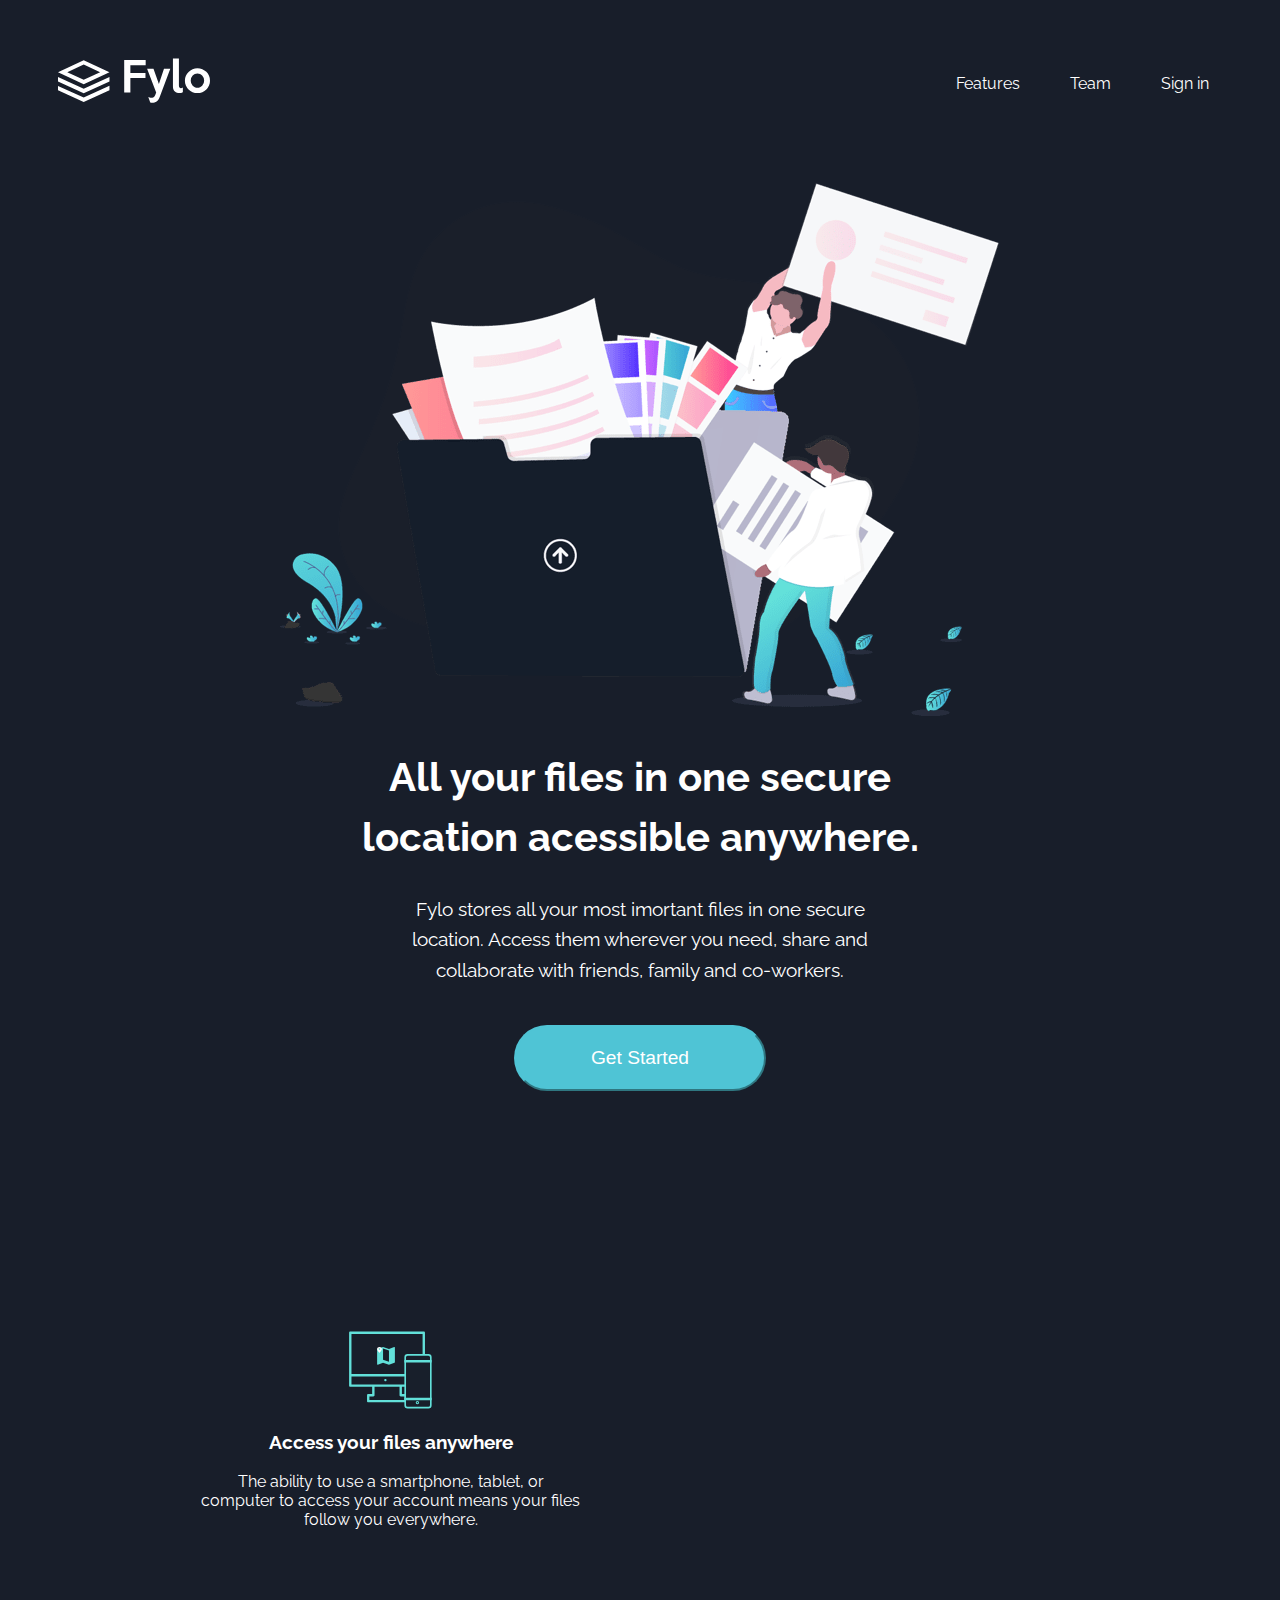
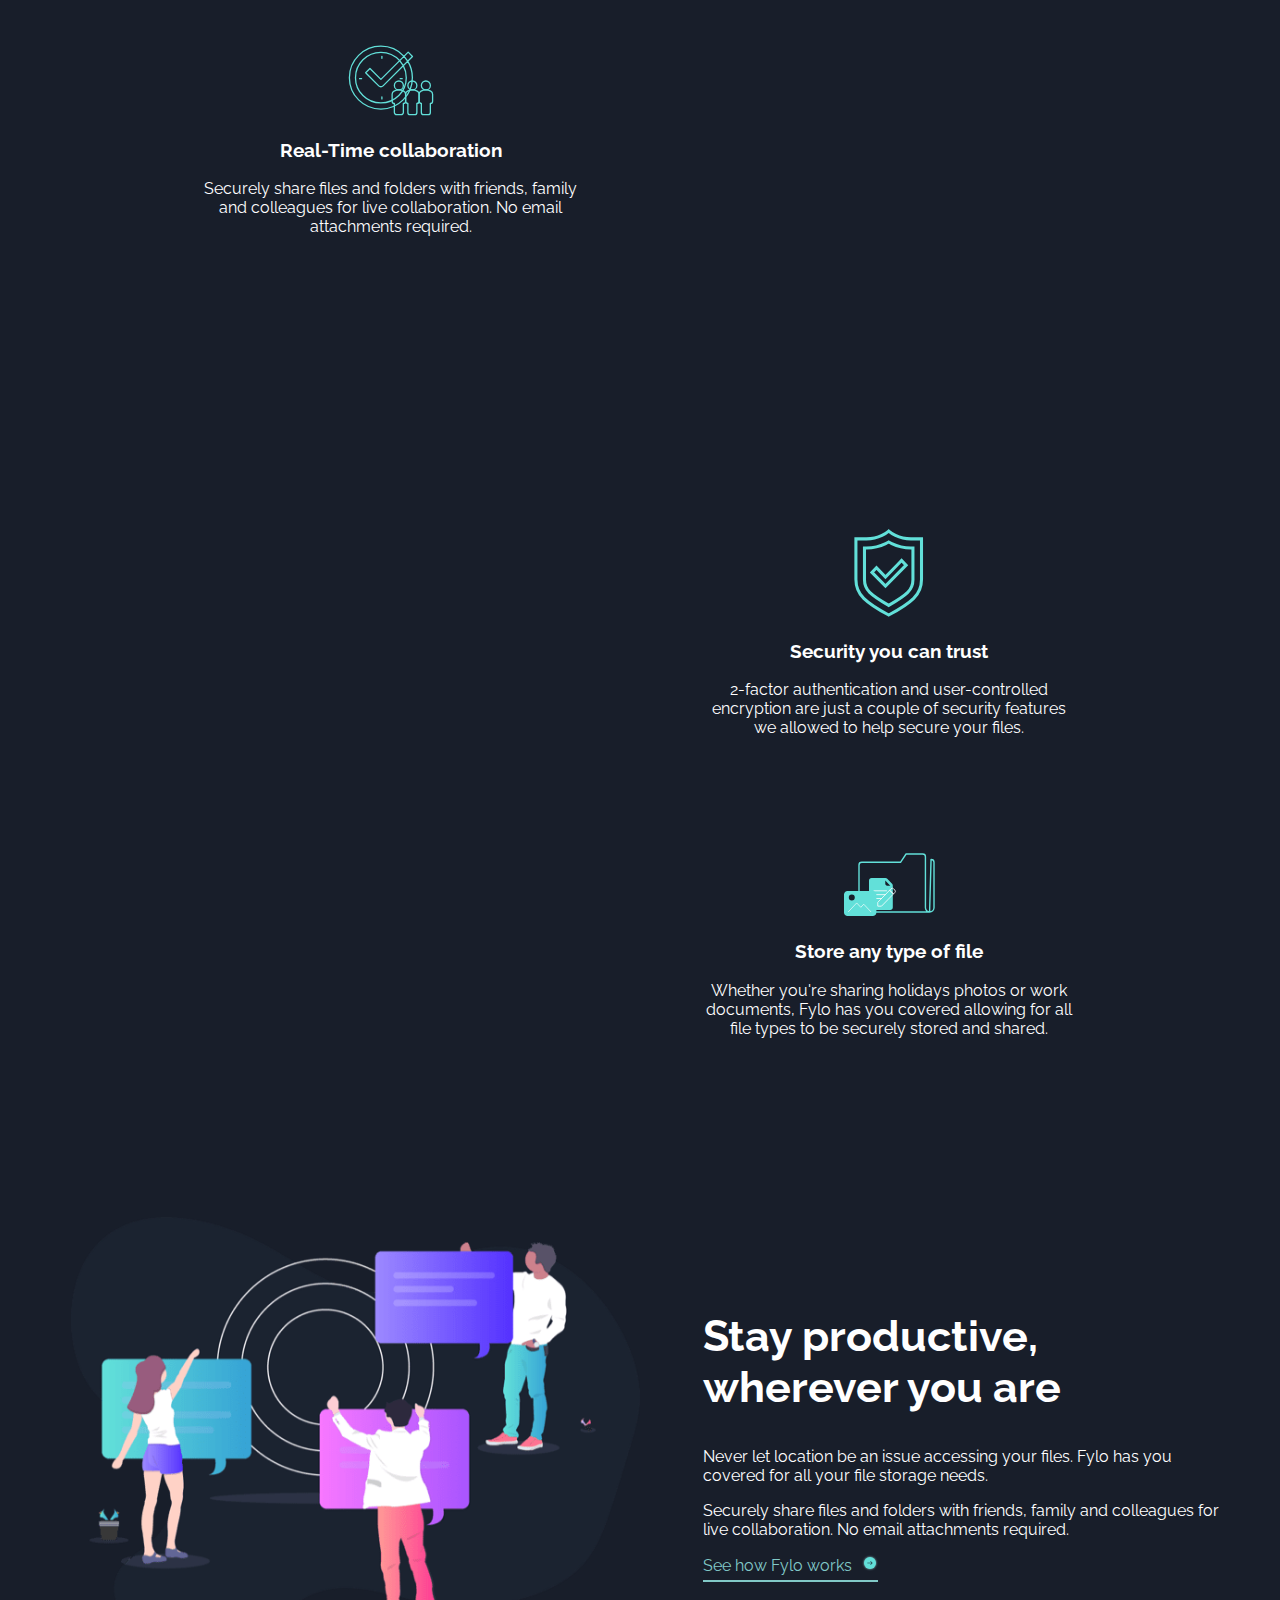
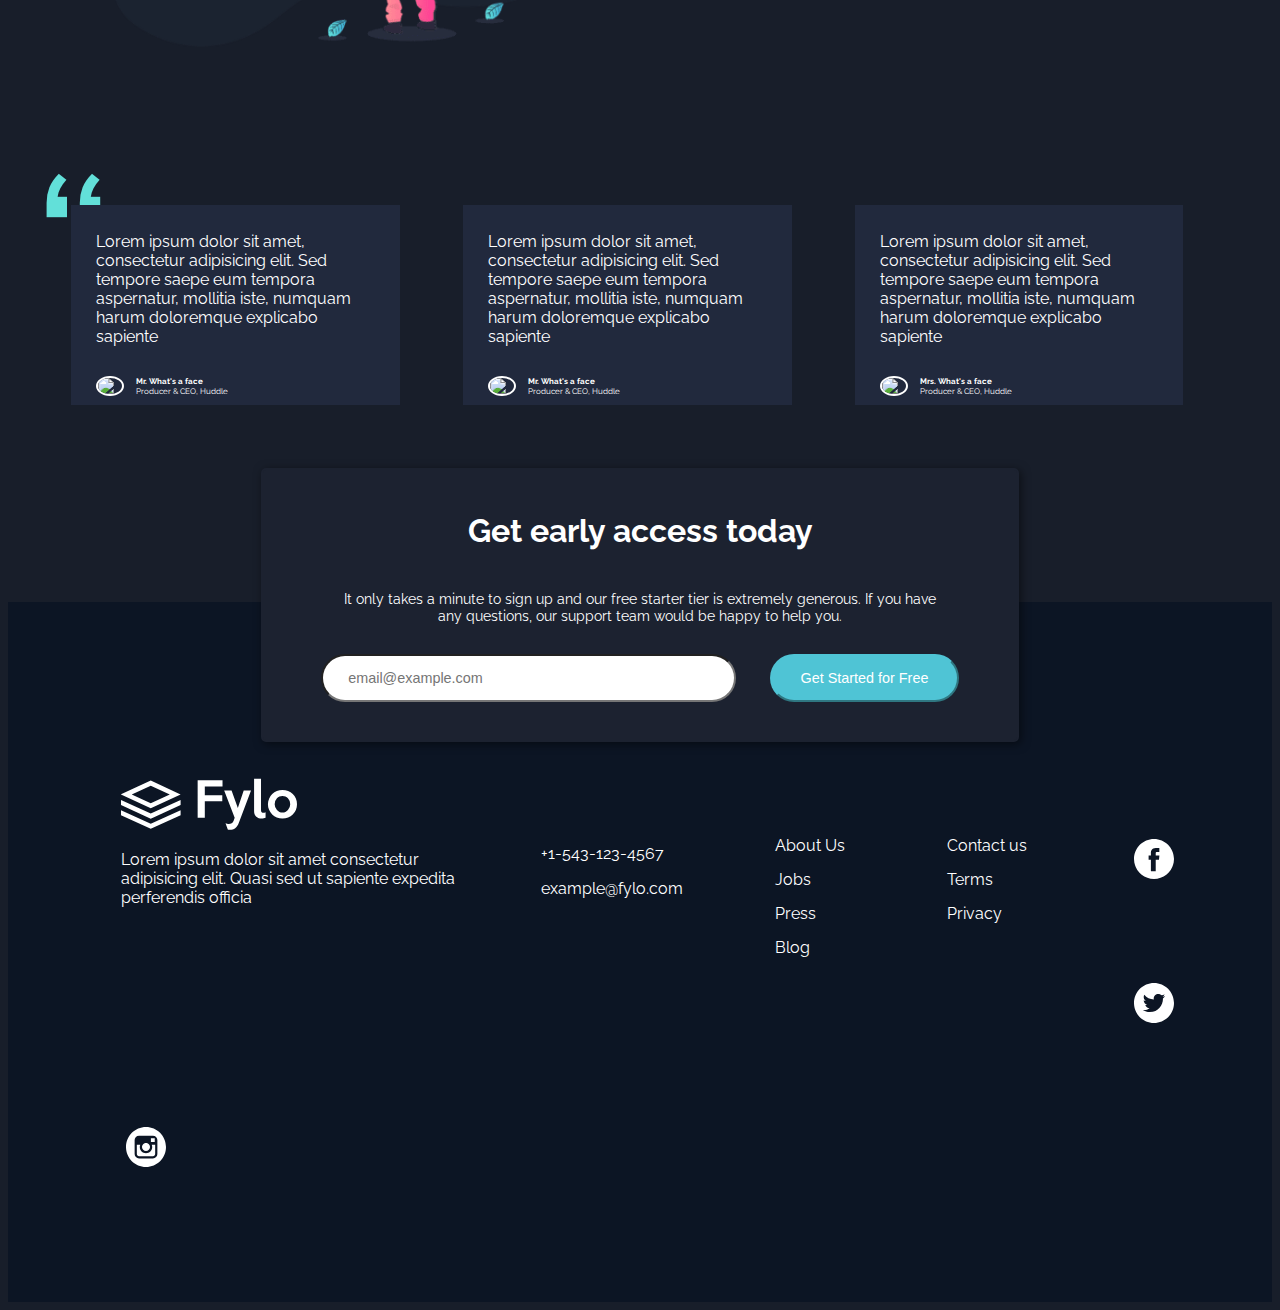
==== index.html @ 4182c12e "ver1.0" ====
<!DOCTYPE html>
<html lang="en">
<head>
    <meta charset="UTF-8">
    <meta name="viewport" content="width=device-width, initial-scale=1.0">
    <meta http-equiv="X-UA-Compatible" content="ie=edge">
    <link href="https://fonts.googleapis.com/css?family=Open+Sans:400,700" rel="stylesheet">
    <link href="https://fonts.googleapis.com/css?family=Raleway:400,700" rel="stylesheet">
    <link rel="stylesheet" href="index.css">
    <title>Landing Page</title>
</head>
<body>
    <header id="top">
        <img class="logo" src="images/logo.svg" alt="Fylo Logo">
        <nav class="nav-header">
            <ul>
                <li><a href="#">Features</a></li>
                <li><a href="#">Team</a></li>
                <li><a href="#">Sign in</a></li>
            </ul>
        </nav>
    </header>
    <main>
        <section class="illustration">
            <img src="images/illustration-intro.png">
            <h1>All your files in one secure location acessible anywhere.</h1>
            <p>Fylo stores all your most imortant files in one secure location. Access them wherever you need, share and collaborate with friends, family and co-workers.</p>
            <form method="GET">
                <button class="start-button"type="button" ><a href="#">Get Started</a></button>
            </form>
        </section>
        <div>
            <section class="objective">
                <div class="objective-left group">
                    <img src="images/icon-access-anywhere.svg" alt="Access">
                    <h3>Access your files anywhere</h3>
                    <p>The ability to use a smartphone, tablet, or computer to access your account means your files follow you everywhere.</p>
                    <img src="images/icon-collaboration.svg" alt="Access">
                    <h3>Real-Time collaboration</h3>
                    <p>Securely share files and folders with friends, family and colleagues for live collaboration. No email attachments required.</p>
                </div>
                <div class="objective-right group">
                    <img src="images/icon-security.svg" alt="Access">
                    <h3>Security you can trust</h3>
                    <p>2-factor authentication and user-controlled encryption are just a couple of security features we allowed to help secure your files.</p>
                    <img src="images/icon-any-file.svg" alt="Access">
                    <h3>Store any type of file</h3>
                    <p>Whether you're sharing holidays photos or work documents, Fylo has you covered allowing for all file types to be securely stored and shared.</p>
                </di>
            </section>

            <section class="productive group">
                <img class="logo-productive" src="images/illustration-stay-productive.png">
                <div class="text-productive">
                    <h2>Stay productive, wherever you are</h2>
                    <p>Never let location be an issue accessing your files. Fylo has you covered for all your file storage needs.</p>
                    <p>Securely share files and folders with friends, family and colleagues for live collaboration. No email attachments required.</p>
                    <a href="#">See how Fylo works</a>
                </div>
            </section>

            <section class="testimonials group">
                <img class="bg-quote" src="images/bg-quotes.png">
                <article class="testimonial1">
                        <p class="text-testimonial">Lorem ipsum dolor sit amet, consectetur adipisicing elit. Sed tempore saepe eum tempora aspernatur, mollitia iste, numquam harum doloremque explicabo sapiente </p>
                        <img class="face" src="images/Profile-1.jpg">
                        <h6>Mr. What's a face</h6>
                        <p class="job">Producer &amp; CEO, Huddle</p>
                </article>

                <article class="testimonial2">
                    <p class="text-testimonial">Lorem ipsum dolor sit amet, consectetur adipisicing elit. Sed tempore saepe eum tempora aspernatur, mollitia iste, numquam harum doloremque explicabo sapiente </p>
                    <img class="face" src="images/Profile-2.jpg">
                    <h6>Mr. What's a face</h6>
                    <p class="job">Producer &amp; CEO, Huddle</p>
                </article>

                <article class="testimonial3">
                    <p class="text-testimonial">Lorem ipsum dolor sit amet, consectetur adipisicing elit. Sed tempore saepe eum tempora aspernatur, mollitia iste, numquam harum doloremque explicabo sapiente </p>
                    <img class="face" src="images/Profile-3.jpg">
                    <h6>Mrs. What's a face</h6>
                    <p class="job">Producer &amp; CEO, Huddle</p>
                </article>
            </section>
        </div>
    </main>
    <aside class="early-access group">
        <h2>Get early access today</h2>
        <p>It only takes a minute to sign up and our free starter tier is extremely generous. If you have any questions, our support team would be happy to help you.</p>
        <form>
            <input class="email" type="email" placeholder="email@example.com">
            <button class="email-button"type="button"><a href="#">Get Started for Free</a></button>
        </form>
    </aside>

    <footer class="main-footer group">
        <div class="branch">
            <img class="footer-logo" src="images/logo.svg" alt="Fylo logo">
            <p class="location">Lorem ipsum dolor sit amet consectetur adipisicing elit. Quasi sed ut sapiente expedita perferendis officia</p>
        </div>
        <div class="contact" >  
            <p class="phone">+1-543-123-4567</p>
            <p><a href="mailto:example@fylo.com">example@fylo.com</a></p>
        </div>
        <table class="nav-footer">
            <tr>
                <td><a href="#">About Us</a></td>
                <td><a href="#">Contact us</a></td>
            </tr>
            <tr>
                <td><a href="#">Jobs</a></td>
                <td><a href="#">Terms</a></td>
            </tr>
            <tr>
                <td><a href="#">Press</a></td>
                <td><a href="#">Privacy</a></td>
            </tr>
            <tr>
                <td><a>Blog</a></td>
            </tr>
        </table>
        <div class="social">
            <ul>
                <li><a href="http://www.facebook.com" target="_blank"><img src="images/fb.svg" class="style"></a></li>
                <li><a href="http://www.twitter.com" target="_blank"><img src="images/tw.svg" class="style"></a></li>
                <li><a href="http://www.instagram.com" target="_blank"><img src="images/ig.svg" class="style"></a></li>
            </ul>
    </footer>
</body>
</html>
---- index.css ----
/* font-family: 'Open Sans', sans-serif;*/

/* ------ Base Selectors ------ */

*{
    box-sizing: border-box;
}

body{
    color: #fff;
    background-color:#181e2a;
    /* background-image: url(images/bg-curvy-desktop.svg); */
    /* background-size: 100%;
    background-repeat: no-repeat;
    background-position-y: 23%; */
    font-family: 'Raleway', sans-serif;
    font-size: 1em;
}

h1{
    text-align: center;
    font-size: 2.5em;
    padding: 0 20%;
    line-height: 1.5em;
    font-weight: 700;
}

h2{
    font-size: 2.7em;
    padding: 0 20% 0 0;
}

a{
    text-decoration: none;
    color: #fff;
}


/* ------ Classes ------ */
.logo{
    width: 12%;
    margin: 50px;
}

.nav-header{
    float: right;
    display: block;
    margin: 2% 3% 0 5%;
}

.nav-header li{
    float: left;
    list-style: none;
    padding: 25px;
    font-size: 1em;
}

.illustration{
    text-align: center;
    margin: 2% 10% 0 10%;
}

.illustration p{
    font-size: 1.2em;
    padding: 0 25%;
    line-height: 1.6em;
}

.start-button{
    font-size: 1.2em; 
    color: white;
    width: 25%;
    margin-top: 20px;
    padding: 20px;
    background-color: #4fc4d5;
    border-color: #4fc4d5;
    border-radius: 50px;
}

.objective{
    text-align: center;
}

.objective p{
    padding-bottom: 100px;
}
.objective-left{
    float: left;
    width: 40%;
    font-size: 1em;
    padding: 5%;
    margin: 50px  0 0 130px;
}

.objective-right{
    float: right;
    width: 40%;
    font-size: 1em;
    padding: 5%;
    margin: 50px  130px 0 0;
}

.logo-productive{
    float: left;
    width: 45%;
    margin: 0 0 0 5%; 
}

.text-productive{
    float: right;
    width: 45%;
    margin: 2.5% 2% 0 0; 
    padding: 2%;
    font-size: 1em;
}

.productive{
    margin: 10% 0;
}

.productive a{
    color: #81c9c7;
    padding-bottom: 5px;
    border-bottom: 2px solid;
}

.productive a::after{
    content: url(images/icon-arrow.svg);
    margin-left: 10px;
    width: 16px;
}

.bg-quote{
    position: relative;
    z-index: 1;
    right: 90%;
    bottom: 99%;
}

.testimonial1, 
.testimonial2,
.testimonial3{
    float: left;
    position: relative;
    z-index: 2;
    width: 26%;
    height: 200px;
    margin: 2.5% 0 0 5%;
    text-align: left;
    font-size: 1em;
    background-color: #21293d;
    padding: 2%;
}

.text-testimonial{
    float: left;
    margin: 2px 0 30px 0;
}

.testimonials h6,
.testimonials .job{
    padding-left: 40px;
    margin: 0;
    font-size: 0.5em;
}

.face{
    float: left;
    width: 10%;
    border: 2px solid white;
    border-radius: 50%;
}

.early-access{
    margin: 5% 20% 0 20%;
    position: relative;
    top: 90%;
    background-color: #1c2230;
    border: 2px solid #1c2230;
    border-radius: 5px;
    box-shadow: 2px 2px 10px rgba(0,0,0, .5);
    text-align: center;
}

.early-access h2{
    text-align: center;
    font-size: 2em;
    padding: 2% 10%;
}

.early-access p{
    padding : 0 10% 2% 10%;
    font-size: 0.9em;
}

.email{
    width: 55%;
    height: 48px;
    font-size: 0.9em;
    color: lightgrey;
    border-radius: 50px;
    padding: 0 25px;
    margin-bottom: 5%; 
}

.email-button{
    width: 25%;
    height: 48px;
    margin-left: 30px;
    font-size: 0.9em;
    color: #fff;
    background-color: #4fc4d5;
    border-color: #4fc4d5;
    border-radius: 50px;
}

.main-footer{
    margin-top: -140px;
    padding: 10% 5%;
    background-color: #0c1524;
}

.branch{
    float: left;
    width: 400px;
    padding: 0 30px;
    font-size: 1em;
    margin: 50px  50px 0 20px;
}

.contact{
    float: left;
    height: 100px;
    margin-top: 100px; 
}

.nav-footer{
    float: left;
    margin: 100px 40px 0 40px; 
    line-height: 2em;
}

.nav-footer td{
    padding: 0 50px;
}

.social li{
    float: left;
    list-style: none;
    margin-top: 90px;
    margin-left: 10px;
    padding: 5px;
}

.style{
    width: 40px;
}

/* ------ Float Clearfix ------ */
.group:after{
    content: "";
    display: table;
    clear: both;
}

/* ------ Style ------ */
.nav-header a:hover,
.nav-footer a:hover{
    color: #4fc4d5;
}

.style:hover{
    filter: invert(0.4) sepia(1) saturate(4) hue-rotate(151.2deg) brightness(1.09);
}
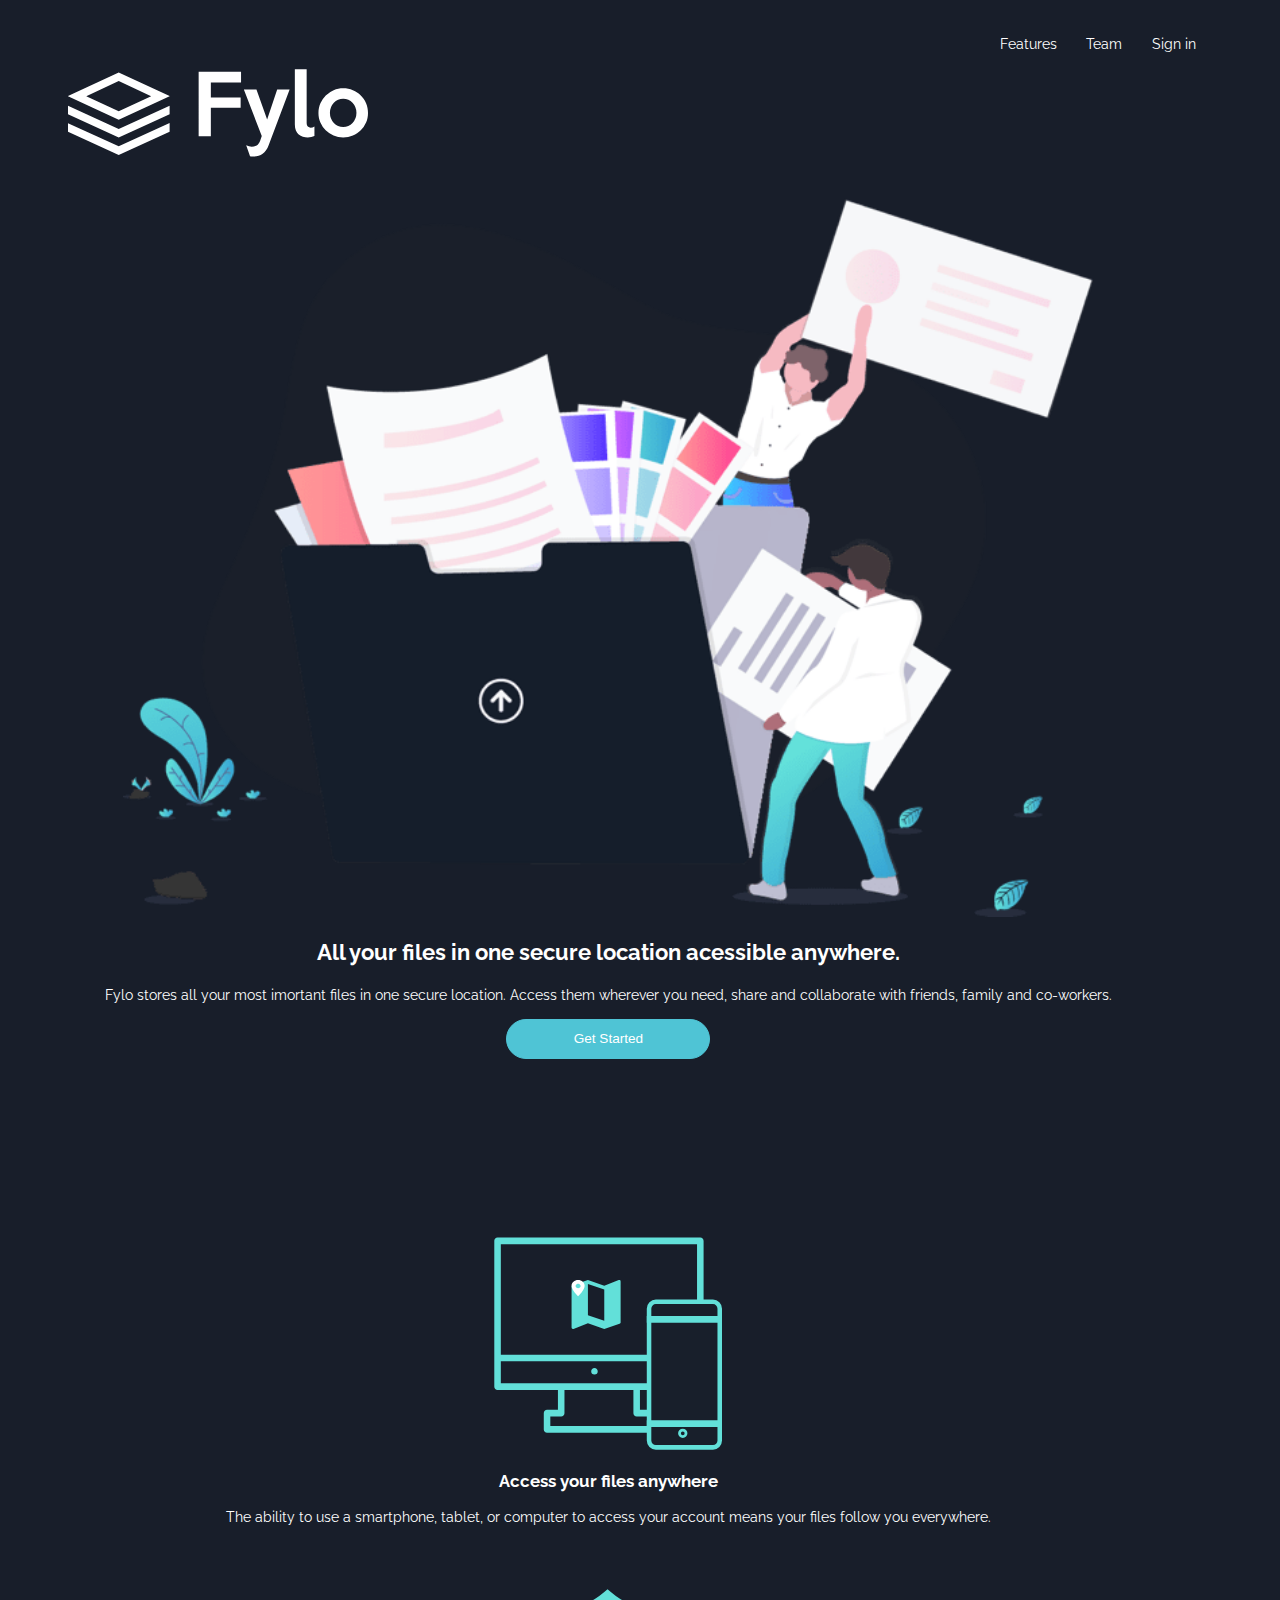
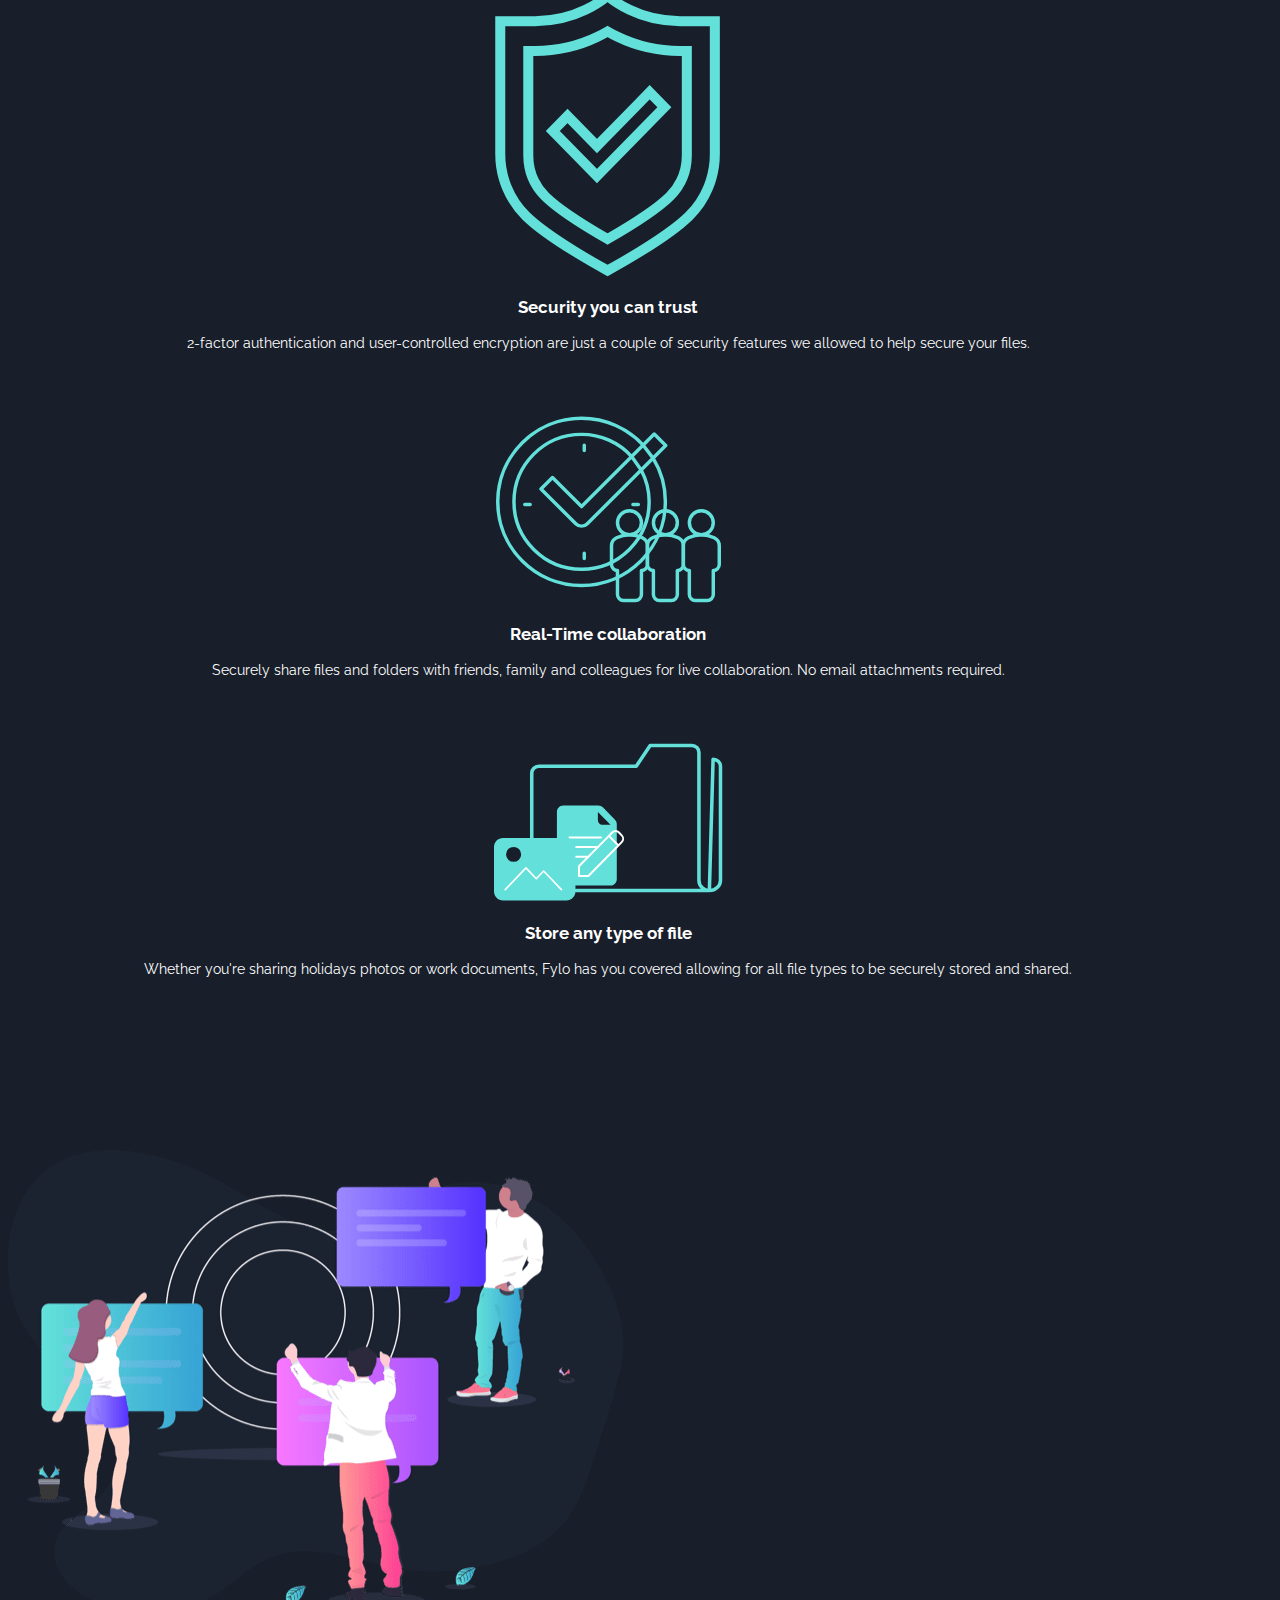
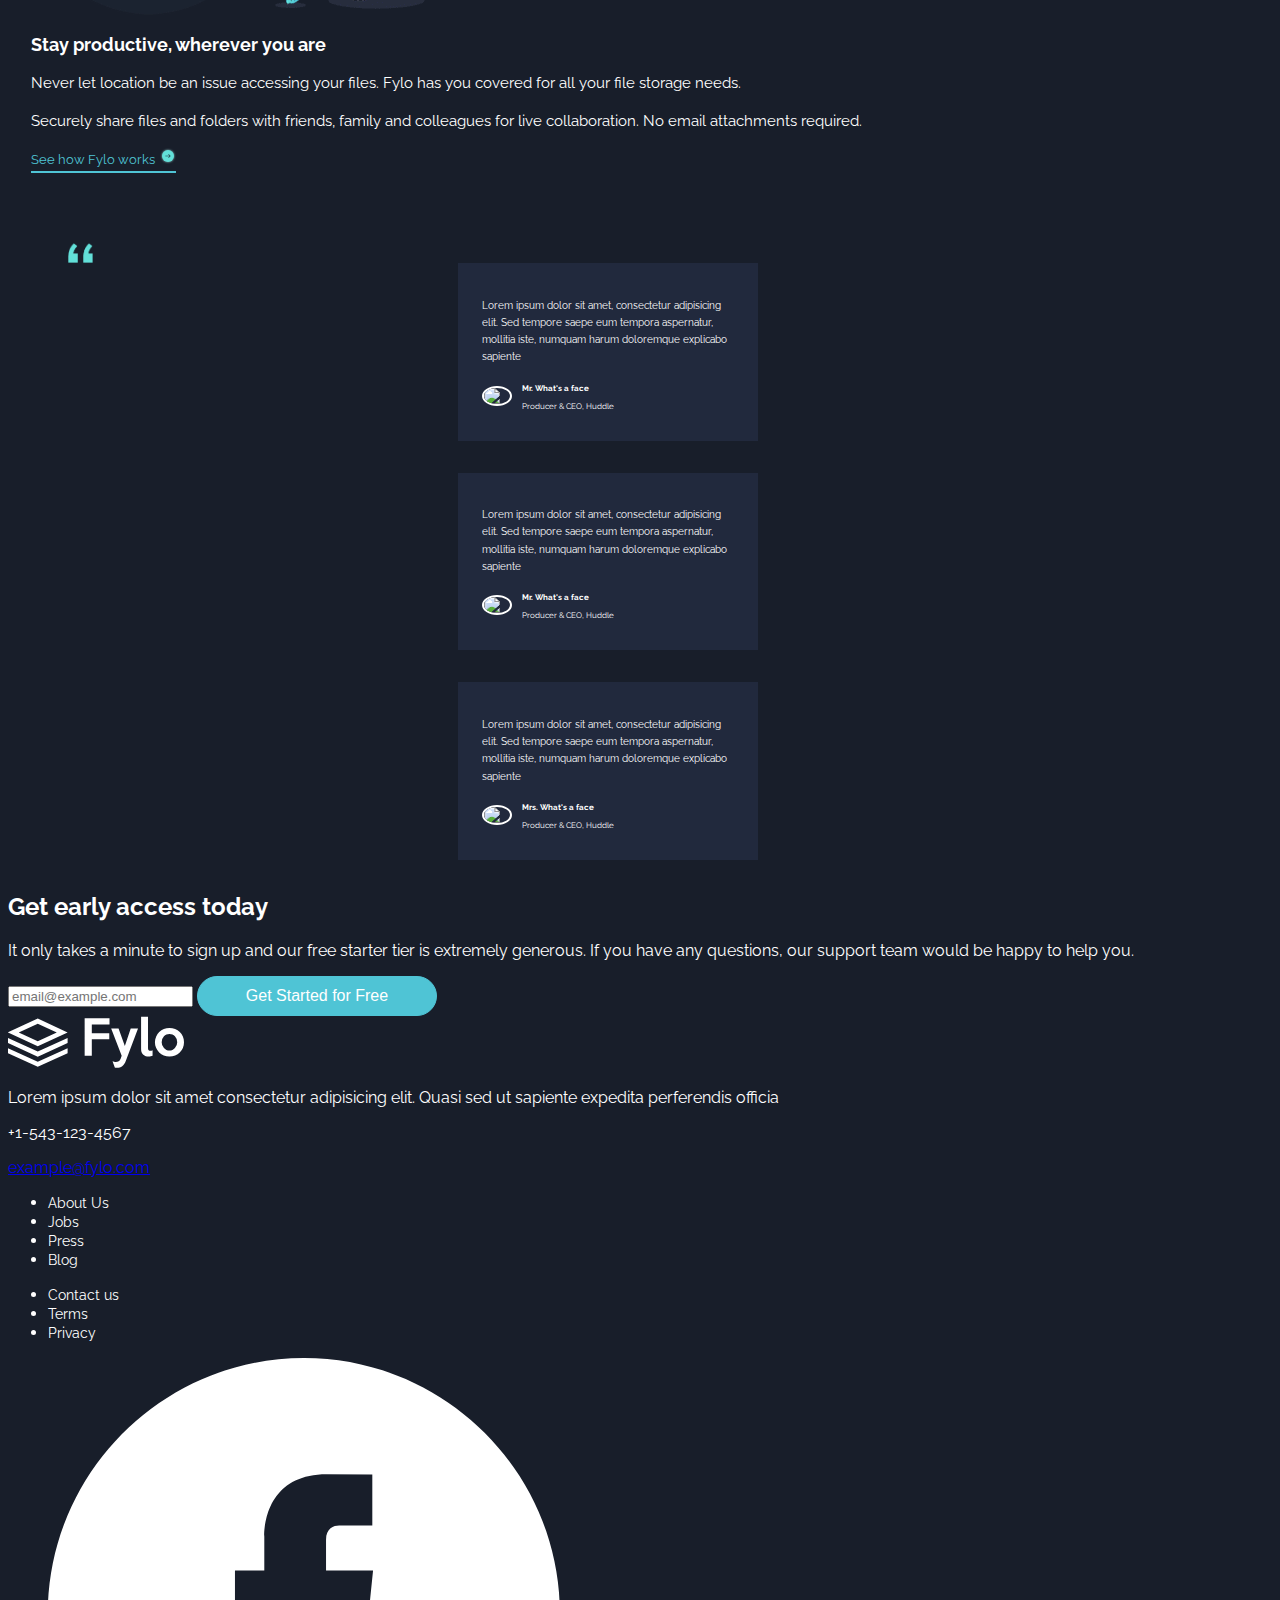
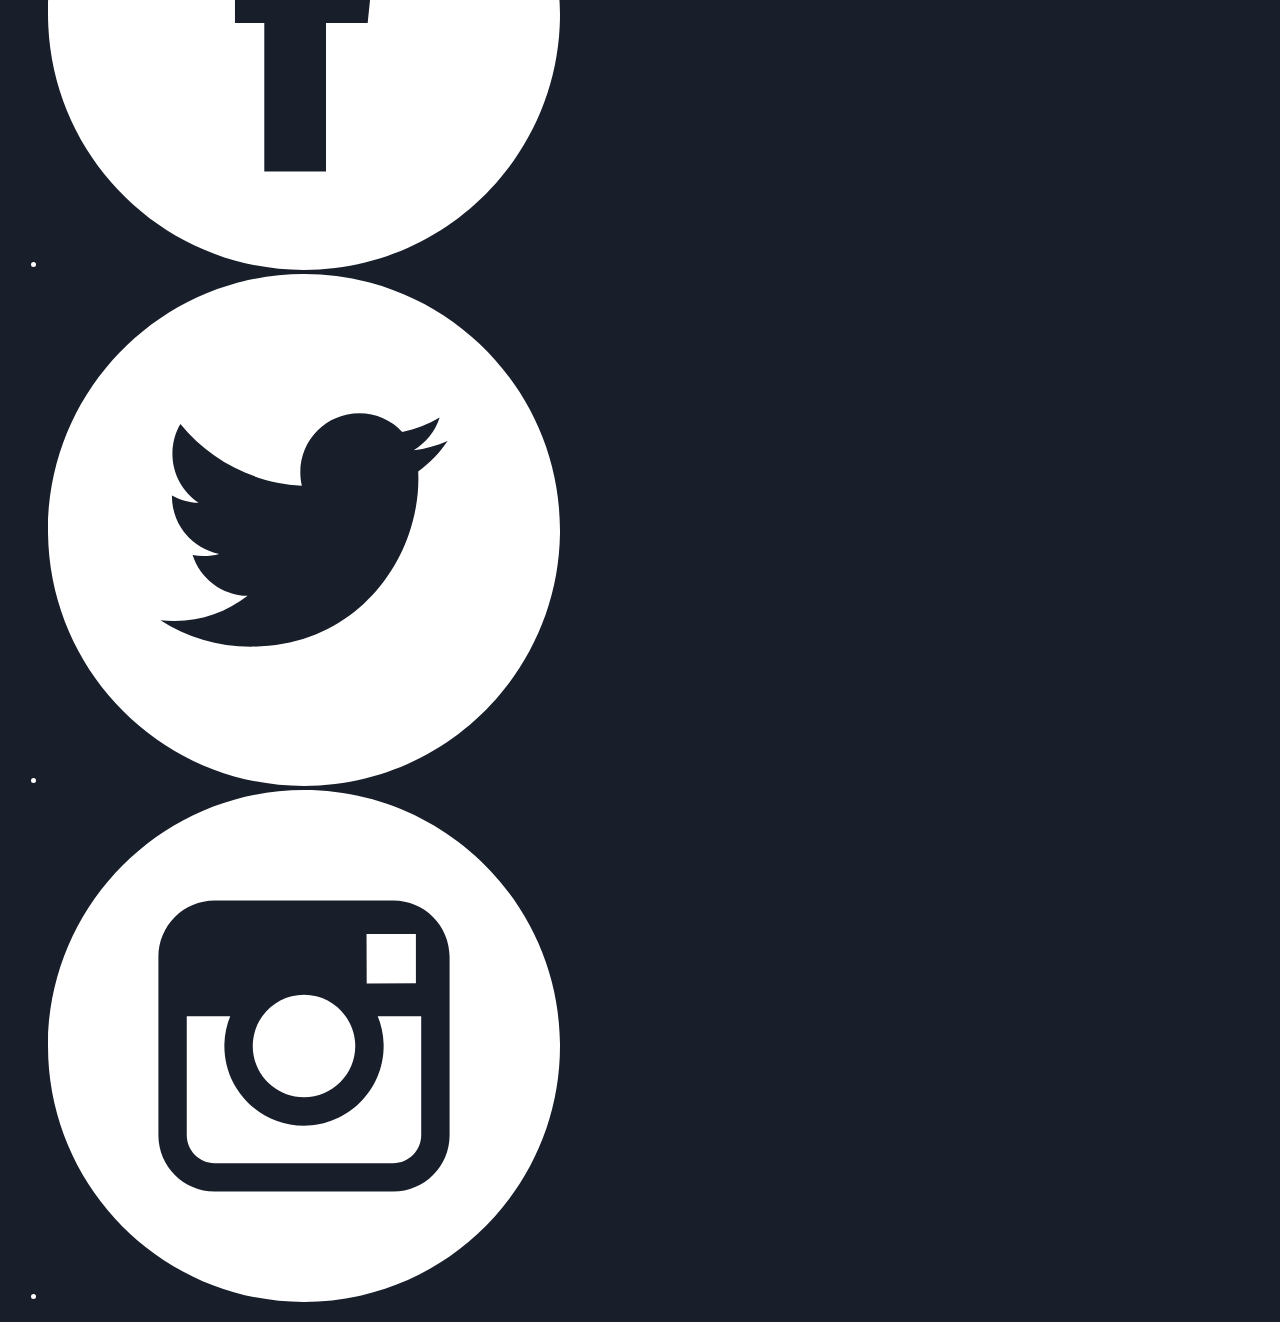
==== commit 5e90bf02: "updated ver1.1" ====
--- a/index.html
+++ b/index.html
@@ -10,121 +10,128 @@
     <title>Landing Page</title>
 </head>
 <body>
-    <header id="top">
-        <img class="logo" src="images/logo.svg" alt="Fylo Logo">
-        <nav class="nav-header">
-            <ul>
-                <li><a href="#">Features</a></li>
-                <li><a href="#">Team</a></li>
-                <li><a href="#">Sign in</a></li>
-            </ul>
-        </nav>
-    </header>
-    <main>
-        <section class="illustration">
-            <img src="images/illustration-intro.png">
-            <h1>All your files in one secure location acessible anywhere.</h1>
-            <p>Fylo stores all your most imortant files in one secure location. Access them wherever you need, share and collaborate with friends, family and co-workers.</p>
-            <form method="GET">
-                <button class="start-button"type="button" ><a href="#">Get Started</a></button>
-            </form>
-        </section>
-        <div>
-            <section class="objective">
-                <div class="objective-left group">
-                    <img src="images/icon-access-anywhere.svg" alt="Access">
-                    <h3>Access your files anywhere</h3>
-                    <p>The ability to use a smartphone, tablet, or computer to access your account means your files follow you everywhere.</p>
-                    <img src="images/icon-collaboration.svg" alt="Access">
-                    <h3>Real-Time collaboration</h3>
-                    <p>Securely share files and folders with friends, family and colleagues for live collaboration. No email attachments required.</p>
-                </div>
-                <div class="objective-right group">
-                    <img src="images/icon-security.svg" alt="Access">
-                    <h3>Security you can trust</h3>
-                    <p>2-factor authentication and user-controlled encryption are just a couple of security features we allowed to help secure your files.</p>
-                    <img src="images/icon-any-file.svg" alt="Access">
-                    <h3>Store any type of file</h3>
-                    <p>Whether you're sharing holidays photos or work documents, Fylo has you covered allowing for all file types to be securely stored and shared.</p>
-                </di>
+    <div class="wrapper">
+        <header class="main-header">
+            <img class="logo" src="images/logo.svg" alt="Fylo Logo">
+            <nav class="nav-header">
+                <ul>
+                    <li><a href="#">Features</a></li>
+                    <li><a href="#">Team</a></li>
+                    <li><a href="#">Sign in</a></li>
+                </ul>
+            </nav>
+        </header>
+        <main>
+            <section class="illustration">
+                <img class="logo-illustration" src="images/illustration-intro.png">
+                <h1>All your files in one secure location acessible anywhere.</h1>
+                <p>Fylo stores all your most imortant files in one secure location. Access them wherever you need, share and collaborate with friends, family and co-workers.</p>
+                <form method="GET">
+                    <button class="button" type="button" ><a href="#">Get Started</a></button>
+                </form>
             </section>
+            <div>
+                <section class="objective">
+                    <div class="objective-left group">
+                        <img class ="icon" src="images/icon-access-anywhere.svg" alt="Access">
+                        <h3>Access your files anywhere</h3>
+                        <p>The ability to use a smartphone, tablet, or computer to access your account means your files follow you everywhere.</p>
+                        <img class ="icon" src="images/icon-security.svg" alt="Access">
+                        <h3>Security you can trust</h3>
+                        <p>2-factor authentication and user-controlled encryption are just a couple of security features we allowed to help secure your files.</p>
+                        
+                    </div>
+                    <div class="objective-right group">
+                        <img class ="icon" src="images/icon-collaboration.svg" alt="Access">
+                        <h3>Real-Time collaboration</h3>
+                        <p>Securely share files and folders with friends, family and colleagues for live collaboration. No email attachments required.</p>
+                        <img class ="icon" src="images/icon-any-file.svg" alt="Access">
+                        <h3>Store any type of file</h3>
+                        <p>Whether you're sharing holidays photos or work documents, Fylo has you covered allowing for all file types to be securely stored and shared.</p>
+                    </div>
+                </section>
 
-            <section class="productive group">
-                <img class="logo-productive" src="images/illustration-stay-productive.png">
-                <div class="text-productive">
-                    <h2>Stay productive, wherever you are</h2>
-                    <p>Never let location be an issue accessing your files. Fylo has you covered for all your file storage needs.</p>
-                    <p>Securely share files and folders with friends, family and colleagues for live collaboration. No email attachments required.</p>
-                    <a href="#">See how Fylo works</a>
-                </div>
-            </section>
+                <section class="productive">
+                    <div class="logo-productive">
+                        <img src="images/illustration-stay-productive.png">
+                    </div>
+                    <div class="text-productive">
+                        <h2>Stay productive, wherever you are</h2>
+                        <p>Never let location be an issue accessing your files. Fylo has you covered for all your file storage needs.</p>
+                        <p>Securely share files and folders with friends, family and colleagues for live collaboration. No email attachments required.</p>
+                        <a href="#">See how Fylo works</a>
+                    </div>
+                </section>
 
-            <section class="testimonials group">
-                <img class="bg-quote" src="images/bg-quotes.png">
-                <article class="testimonial1">
+                <section class="testimonials group">
+                    <img class="bg-quote" src="images/bg-quotes.png">
+                    <article class="testimonial">
                         <p class="text-testimonial">Lorem ipsum dolor sit amet, consectetur adipisicing elit. Sed tempore saepe eum tempora aspernatur, mollitia iste, numquam harum doloremque explicabo sapiente </p>
                         <img class="face" src="images/Profile-1.jpg">
-                        <h6>Mr. What's a face</h6>
-                        <p class="job">Producer &amp; CEO, Huddle</p>
-                </article>
+                        <div class="job">
+                            <h5>Mr. What's a face</h5>
+                            <p>Producer &amp; CEO, Huddle</p>
+                        </div>
+                    </article>
 
-                <article class="testimonial2">
-                    <p class="text-testimonial">Lorem ipsum dolor sit amet, consectetur adipisicing elit. Sed tempore saepe eum tempora aspernatur, mollitia iste, numquam harum doloremque explicabo sapiente </p>
-                    <img class="face" src="images/Profile-2.jpg">
-                    <h6>Mr. What's a face</h6>
-                    <p class="job">Producer &amp; CEO, Huddle</p>
-                </article>
+                    <article class="testimonial">
+                        <p class="text-testimonial">Lorem ipsum dolor sit amet, consectetur adipisicing elit. Sed tempore saepe eum tempora aspernatur, mollitia iste, numquam harum doloremque explicabo sapiente </p>
+                        <img class="face" src="images/Profile-2.jpg">
+                        <div class="job">
+                            <h5>Mr. What's a face</h5>
+                            <p>Producer &amp; CEO, Huddle</p>
+                        </div>
+                    </article>
 
-                <article class="testimonial3">
-                    <p class="text-testimonial">Lorem ipsum dolor sit amet, consectetur adipisicing elit. Sed tempore saepe eum tempora aspernatur, mollitia iste, numquam harum doloremque explicabo sapiente </p>
-                    <img class="face" src="images/Profile-3.jpg">
-                    <h6>Mrs. What's a face</h6>
-                    <p class="job">Producer &amp; CEO, Huddle</p>
-                </article>
-            </section>
-        </div>
-    </main>
-    <aside class="early-access group">
-        <h2>Get early access today</h2>
-        <p>It only takes a minute to sign up and our free starter tier is extremely generous. If you have any questions, our support team would be happy to help you.</p>
-        <form>
-            <input class="email" type="email" placeholder="email@example.com">
-            <button class="email-button"type="button"><a href="#">Get Started for Free</a></button>
-        </form>
-    </aside>
+                    <article class="testimonial">
+                        <p class="text-testimonial">Lorem ipsum dolor sit amet, consectetur adipisicing elit. Sed tempore saepe eum tempora aspernatur, mollitia iste, numquam harum doloremque explicabo sapiente </p>
+                        <img class="face" src="images/Profile-3.jpg">
+                        <div class="job">
+                            <h5>Mrs. What's a face</h5>
+                            <p>Producer &amp; CEO, Huddle</p>
+                        </div>
+                    </article>
+                </section>
+            </div>
+        </main>
+        <aside class="early-access group">
+            <h2>Get early access today</h2>
+            <p>It only takes a minute to sign up and our free starter tier is extremely generous. If you have any questions, our support team would be happy to help you.</p>
+            <form>
+                <input class="email" type="email" placeholder="email@example.com">
+                <button class="button"type="button"><a href="#">Get Started for Free</a></button>
+            </form>
+        </aside>
 
-    <footer class="main-footer group">
-        <div class="branch">
-            <img class="footer-logo" src="images/logo.svg" alt="Fylo logo">
-            <p class="location">Lorem ipsum dolor sit amet consectetur adipisicing elit. Quasi sed ut sapiente expedita perferendis officia</p>
-        </div>
-        <div class="contact" >  
-            <p class="phone">+1-543-123-4567</p>
-            <p><a href="mailto:example@fylo.com">example@fylo.com</a></p>
-        </div>
-        <table class="nav-footer">
-            <tr>
-                <td><a href="#">About Us</a></td>
-                <td><a href="#">Contact us</a></td>
-            </tr>
-            <tr>
-                <td><a href="#">Jobs</a></td>
-                <td><a href="#">Terms</a></td>
-            </tr>
-            <tr>
-                <td><a href="#">Press</a></td>
-                <td><a href="#">Privacy</a></td>
-            </tr>
-            <tr>
-                <td><a>Blog</a></td>
-            </tr>
-        </table>
-        <div class="social">
-            <ul>
-                <li><a href="http://www.facebook.com" target="_blank"><img src="images/fb.svg" class="style"></a></li>
-                <li><a href="http://www.twitter.com" target="_blank"><img src="images/tw.svg" class="style"></a></li>
-                <li><a href="http://www.instagram.com" target="_blank"><img src="images/ig.svg" class="style"></a></li>
-            </ul>
-    </footer>
+        <footer class="main-footer group">
+            <div class="branch">
+                <img class="footer-logo" src="images/logo.svg" alt="Fylo logo">
+                <p class="location">Lorem ipsum dolor sit amet consectetur adipisicing elit. Quasi sed ut sapiente expedita perferendis officia</p>
+            </div>
+            <div class="contact" >  
+                <p class="phone">+1-543-123-4567</p>
+                <p><a href="mailto:example@fylo.com">example@fylo.com</a></p>
+            </div>
+            <nav class="nav-footer">
+                <ul>
+                    <li><a href="#">About Us</a></li>
+                    <li><a href="#">Jobs</a></li>
+                    <li><a href="#">Press</a></li>
+                    <li><a>Blog</a></li>
+                </ul>
+                <ul>
+                    <li><a href="#">Contact us</a></li>
+                    <li><a href="#">Terms</a></li>
+                    <li><a href="#">Privacy</a></li>
+                </ul>
+            </nav>
+            <div class="social">
+                <ul>
+                    <li><a href="http://www.facebook.com" target="_blank"><img src="images/fb.svg" class="style"></a></li>
+                    <li><a href="http://www.twitter.com" target="_blank"><img src="images/tw.svg" class="style"></a></li>
+                    <li><a href="http://www.instagram.com" target="_blank"><img src="images/ig.svg" class="style"></a></li>
+                </ul>
+        </footer>
+    </div>
 </body>
 </html>--- a/index.css
+++ b/index.css
@@ -1,274 +1,157 @@
-/* font-family: 'Open Sans', sans-serif;*/
-
-/* ------ Base Selectors ------ */
-
+/* =========================================
+    Basic Style
+========================================== */
 *{
     box-sizing: border-box;
 }
+body{
+    background-color: #181e2a;
+    color: #fff;
+    font-family: 'Raleway', sans-serif;
+    font-size: 16px;
+}
 
-body{
-    color: #fff;
-    background-color:#181e2a;
-    /* background-image: url(images/bg-curvy-desktop.svg); */
-    /* background-size: 100%;
-    background-repeat: no-repeat;
-    background-position-y: 23%; */
-    font-family: 'Raleway', sans-serif;
+.button a{
+    text-decoration: none;
+    color: white;
+}
+
+.button {
+    background-color: #4fc4d5;
+    border: 1px solid #4fc4d5;
+    border-radius: 50px;
+    width: 15em;
+    height: 40px;
     font-size: 1em;
 }
 
-h1{
-    text-align: center;
-    font-size: 2.5em;
-    padding: 0 20%;
-    line-height: 1.5em;
-    font-weight: 700;
+/* =========================================
+    Basic Layout
+========================================== */
+/* ---------- navigation ----------*/
+.nav-header a,
+.nav-footer a{
+    color: #fff;
+    text-decoration: none;
+    font-size: 0.85em;
 }
 
-h2{
-    font-size: 2.7em;
-    padding: 0 20% 0 0;
+.wrapper{
+    width: 95%;
 }
 
-a{
-    text-decoration: none;
-    color: #fff;
-}
-
-
-/* ------ Classes ------ */
 .logo{
-    width: 12%;
-    margin: 50px;
+    float: left;
+    width:25%;
+    margin-top: 5%;
+    margin-left: 5%;
 }
 
 .nav-header{
     float: right;
-    display: block;
-    margin: 2% 3% 0 5%;
+    margin-top: .6em;
 }
 
 .nav-header li{
-    float: left;
-    list-style: none;
-    padding: 25px;
-    font-size: 1em;
+    display: inline;
+    padding: .8em;
 }
 
+/* ---------- Main ---------- */
 .illustration{
     text-align: center;
-    margin: 2% 10% 0 10%;
+    padding: 0 4.5em;
+    font-size: .85em;
+    line-height: 1.5em;
+    margin-bottom: 3em;
 }
-
-.illustration p{
-    font-size: 1.2em;
-    padding: 0 25%;
-    line-height: 1.6em;
+.illustration h1{
+    font-size: 1.6em;
+    line-height: 1.5em;
+    padding: 0 0.3em;
 }
-
-.start-button{
-    font-size: 1.2em; 
-    color: white;
-    width: 25%;
-    margin-top: 20px;
-    padding: 20px;
-    background-color: #4fc4d5;
-    border-color: #4fc4d5;
-    border-radius: 50px;
+.logo-illustration{
+    padding-top: 3em;
+    width: 90%;
+    text-align: center;
 }
 
 .objective{
     text-align: center;
+    font-size: 0.9em;
+    padding: 6em 2em;
+    margin-bottom: 5em;
 }
 
-.objective p{
-    padding-bottom: 100px;
-}
-.objective-left{
-    float: left;
-    width: 40%;
-    font-size: 1em;
-    padding: 5%;
-    margin: 50px  0 0 130px;
-}
-
-.objective-right{
-    float: right;
-    width: 40%;
-    font-size: 1em;
-    padding: 5%;
-    margin: 50px  130px 0 0;
+.icon{
+    width: 20%;
+    padding-top: 3.5em;
 }
 
 .logo-productive{
-    float: left;
-    width: 45%;
-    margin: 0 0 0 5%; 
+    width: 50%;
+    text-align: center;
 }
 
 .text-productive{
-    float: right;
-    width: 45%;
-    margin: 2.5% 2% 0 0; 
-    padding: 2%;
-    font-size: 1em;
+    text-align: left;
+    padding: 0 1.5em;
+    font-size: .95em;
+    line-height: 1.5em;
+    margin-bottom: 6em;
 }
 
-.productive{
-    margin: 10% 0;
+.productive h2{
+    font-size: 1.2em;
 }
 
 .productive a{
-    color: #81c9c7;
-    padding-bottom: 5px;
-    border-bottom: 2px solid;
+    text-decoration: none;
+    color: #4fc4d5;
+    padding-bottom: 4px;
+    border-bottom: 2px solid #4fc4d5;
+    font-size: 0.85em;
+}
+.productive a:after{
+    content: url(images/icon-arrow.svg);
+    margin-left: 5px;
 }
 
-.productive a::after{
-    content: url(images/icon-arrow.svg);
-    margin-left: 10px;
-    width: 16px;
-}
-
-.bg-quote{
-    position: relative;
-    z-index: 1;
-    right: 90%;
-    bottom: 99%;
-}
-
-.testimonial1, 
-.testimonial2,
-.testimonial3{
-    float: left;
-    position: relative;
-    z-index: 2;
-    width: 26%;
-    height: 200px;
-    margin: 2.5% 0 0 5%;
-    text-align: left;
-    font-size: 1em;
+.testimonial{
+    width: 300px;
     background-color: #21293d;
-    padding: 2%;
+    margin: 2em auto;
+    padding: 1.5em;
 }
 
 .text-testimonial{
-    float: left;
-    margin: 2px 0 30px 0;
-}
-
-.testimonials h6,
-.testimonials .job{
-    padding-left: 40px;
-    margin: 0;
-    font-size: 0.5em;
+    font-size: 0.6em;
+    line-height: 1.8em;
+    margin-bottom: 20px;
 }
 
 .face{
     float: left;
-    width: 10%;
+    width: 30px;
     border: 2px solid white;
     border-radius: 50%;
 }
 
-.early-access{
-    margin: 5% 20% 0 20%;
+.job h5,
+.job p{
+    margin-left: 40px;
+    font-size: .5em;
+    line-height: .6em;
+}
+.testimonials{
     position: relative;
-    top: 90%;
-    background-color: #1c2230;
-    border: 2px solid #1c2230;
-    border-radius: 5px;
-    box-shadow: 2px 2px 10px rgba(0,0,0, .5);
-    text-align: center;
+}
+.bg-quote{
+    position: absolute;
+    width: 25px;
+    left: 60px;
+    top: -20px;
+    z-index: -1;
 }
 
-.early-access h2{
-    text-align: center;
-    font-size: 2em;
-    padding: 2% 10%;
-}
-
-.early-access p{
-    padding : 0 10% 2% 10%;
-    font-size: 0.9em;
-}
-
-.email{
-    width: 55%;
-    height: 48px;
-    font-size: 0.9em;
-    color: lightgrey;
-    border-radius: 50px;
-    padding: 0 25px;
-    margin-bottom: 5%; 
-}
-
-.email-button{
-    width: 25%;
-    height: 48px;
-    margin-left: 30px;
-    font-size: 0.9em;
-    color: #fff;
-    background-color: #4fc4d5;
-    border-color: #4fc4d5;
-    border-radius: 50px;
-}
-
-.main-footer{
-    margin-top: -140px;
-    padding: 10% 5%;
-    background-color: #0c1524;
-}
-
-.branch{
-    float: left;
-    width: 400px;
-    padding: 0 30px;
-    font-size: 1em;
-    margin: 50px  50px 0 20px;
-}
-
-.contact{
-    float: left;
-    height: 100px;
-    margin-top: 100px; 
-}
-
-.nav-footer{
-    float: left;
-    margin: 100px 40px 0 40px; 
-    line-height: 2em;
-}
-
-.nav-footer td{
-    padding: 0 50px;
-}
-
-.social li{
-    float: left;
-    list-style: none;
-    margin-top: 90px;
-    margin-left: 10px;
-    padding: 5px;
-}
-
-.style{
-    width: 40px;
-}
-
-/* ------ Float Clearfix ------ */
-.group:after{
-    content: "";
-    display: table;
-    clear: both;
-}
-
-/* ------ Style ------ */
-.nav-header a:hover,
-.nav-footer a:hover{
-    color: #4fc4d5;
-}
-
-.style:hover{
-    filter: invert(0.4) sepia(1) saturate(4) hue-rotate(151.2deg) brightness(1.09);
-}+/* -------- Media Queries --------*/
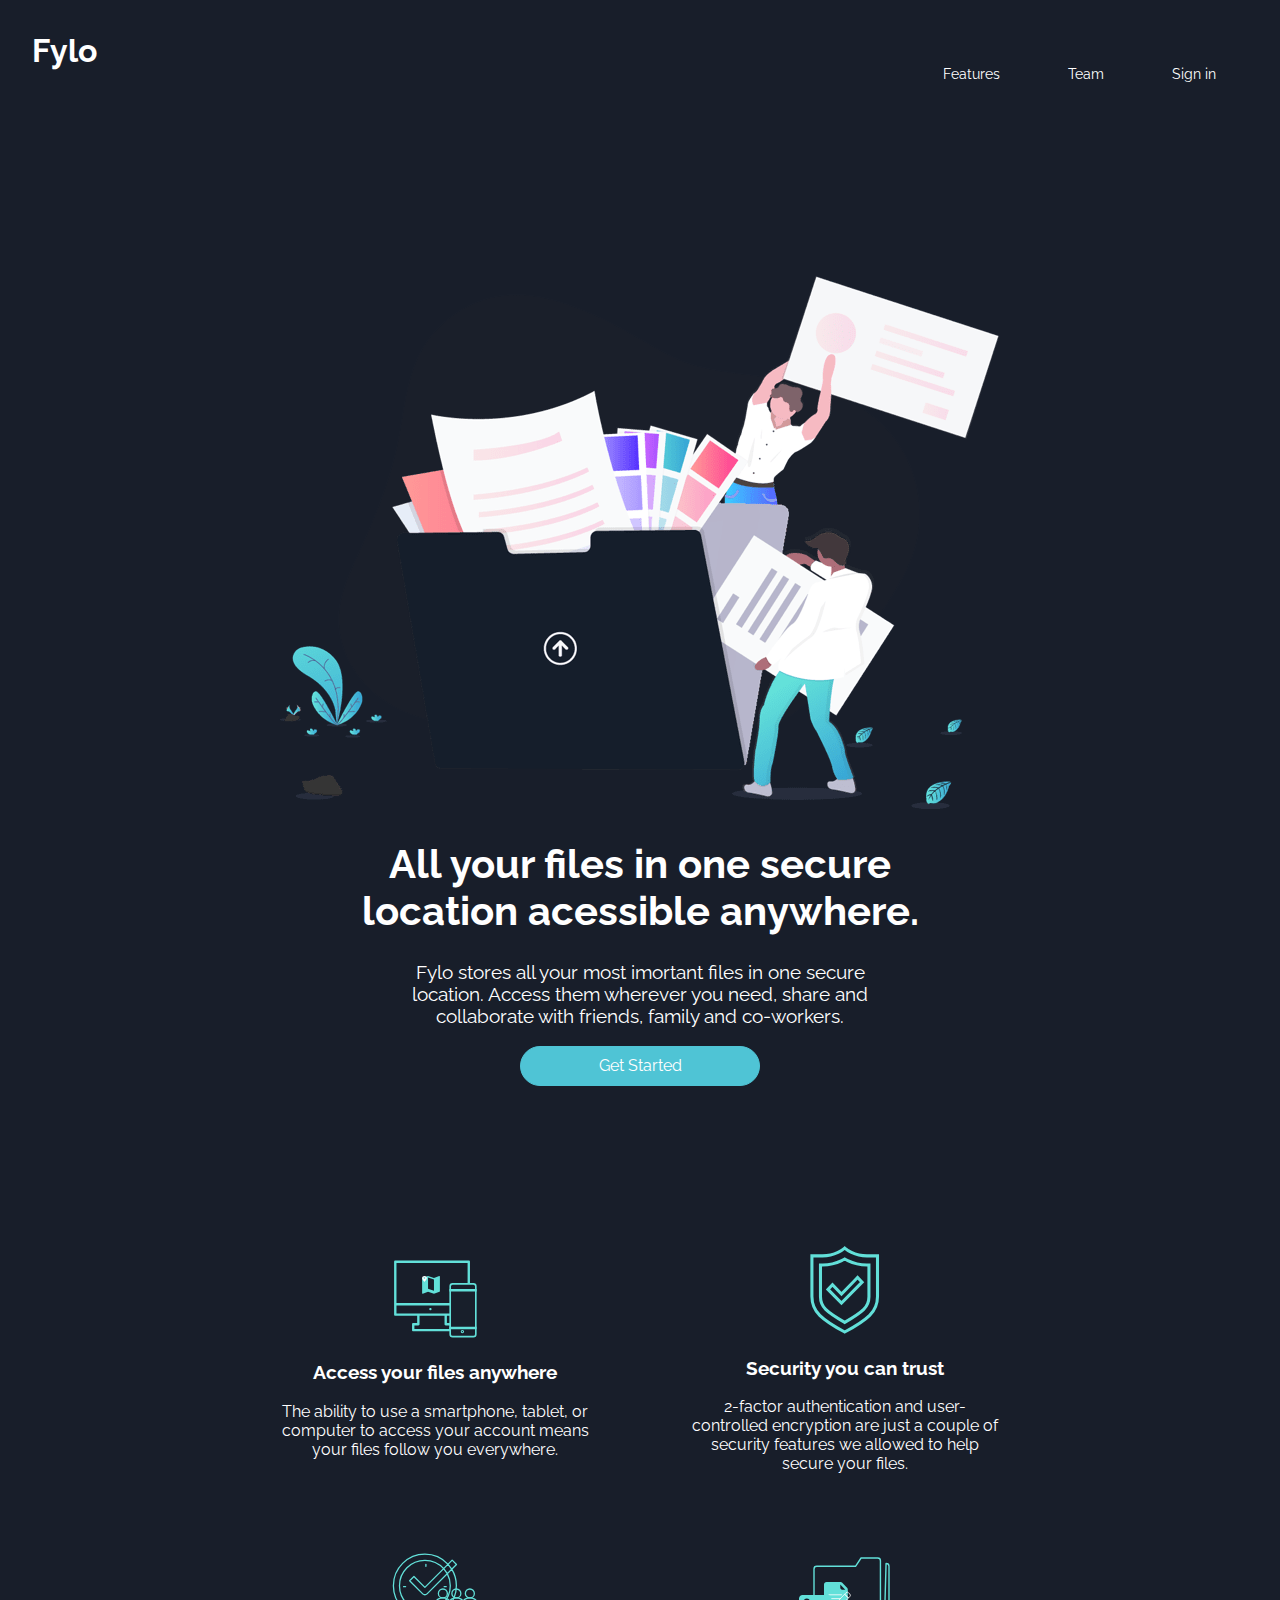
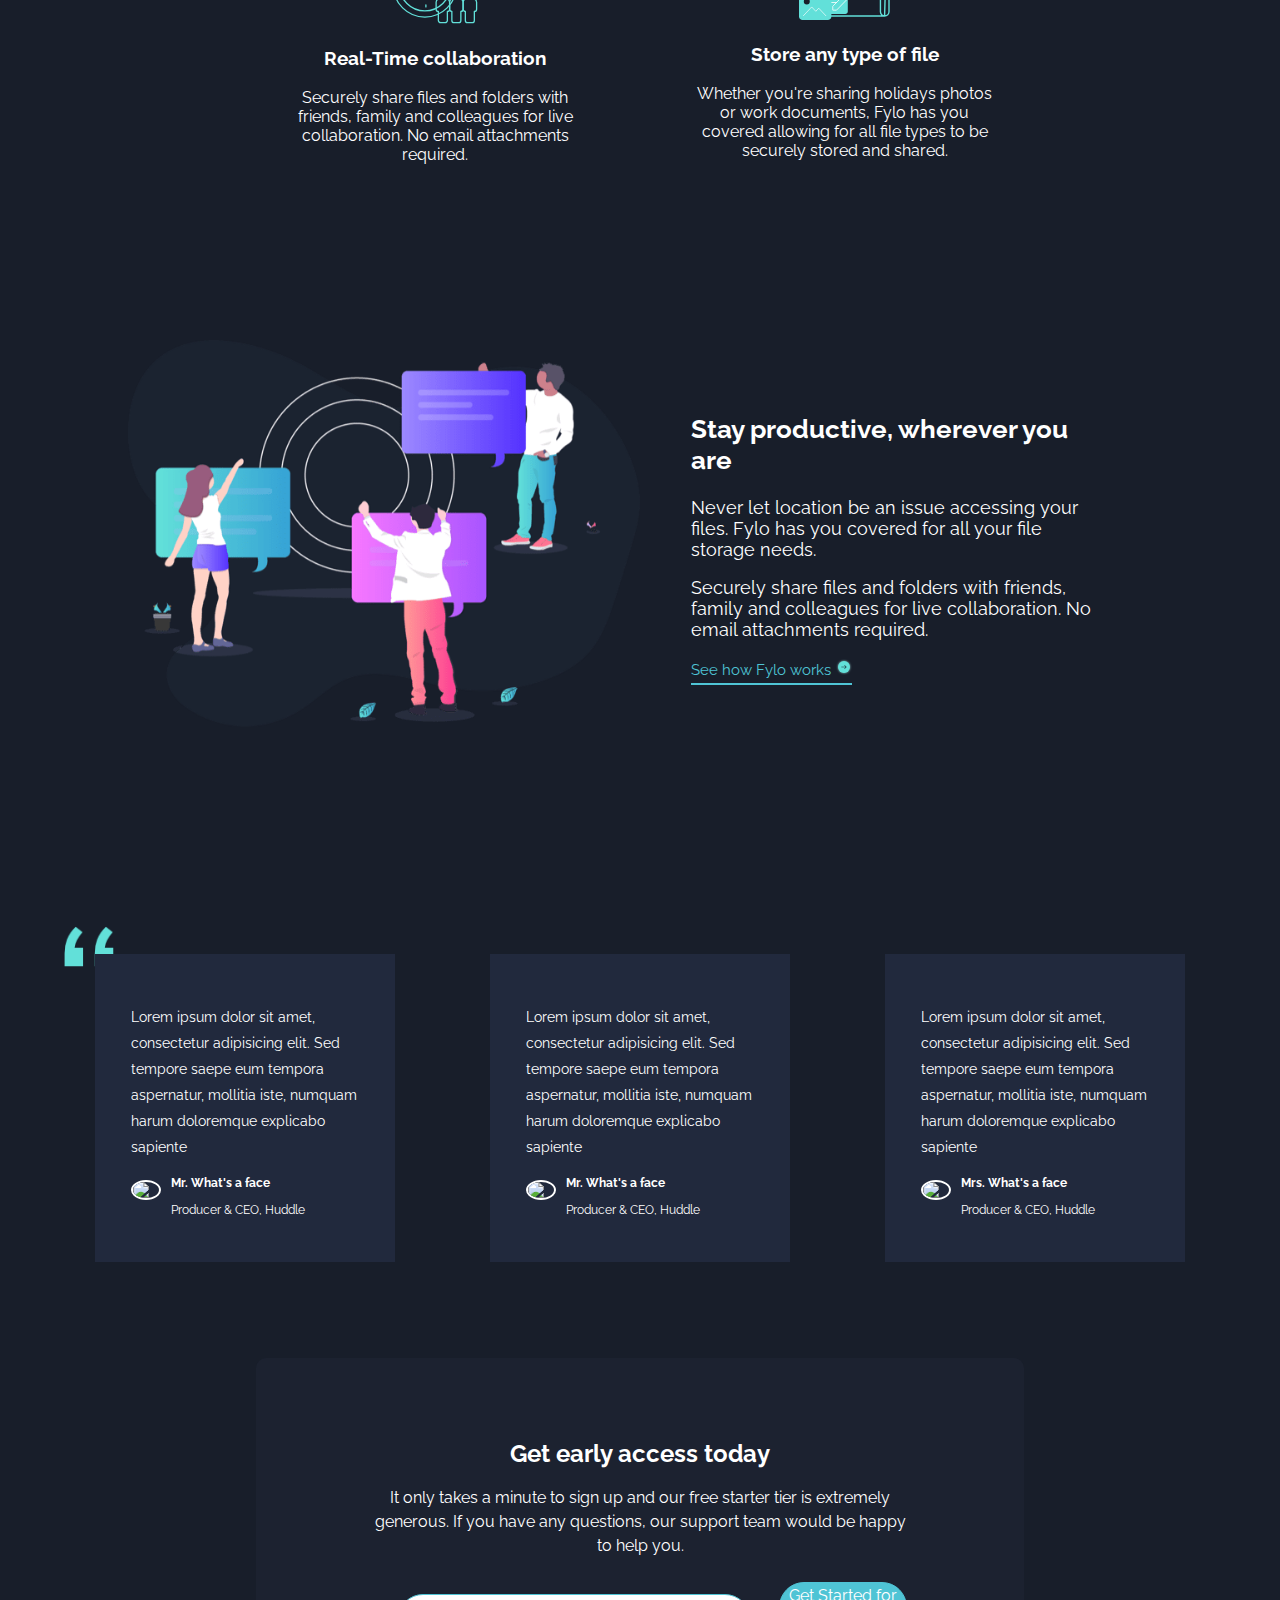
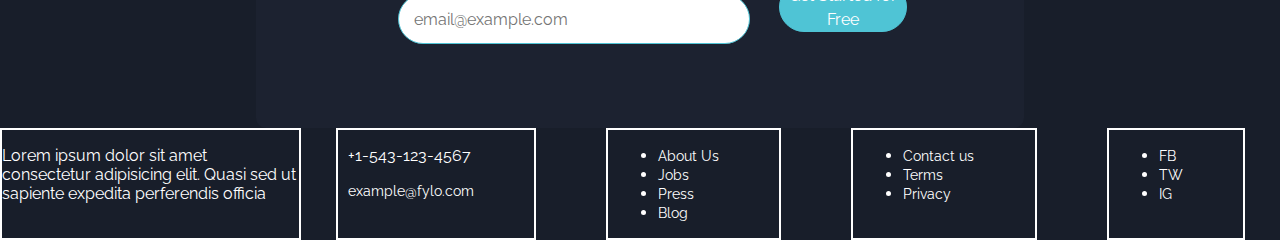
==== commit 670caf03: "introduced flexbox" ====
--- a/index.html
+++ b/index.html
@@ -6,19 +6,19 @@
     <meta http-equiv="X-UA-Compatible" content="ie=edge">
     <link href="https://fonts.googleapis.com/css?family=Open+Sans:400,700" rel="stylesheet">
     <link href="https://fonts.googleapis.com/css?family=Raleway:400,700" rel="stylesheet">
+    <link rel="stylesheet" href="normalize.css">
     <link rel="stylesheet" href="index.css">
     <title>Landing Page</title>
 </head>
 <body>
-    <div class="wrapper">
+    <div class="wrapping">
         <header class="main-header">
-            <img class="logo" src="images/logo.svg" alt="Fylo Logo">
+            <!-- <img class="logo" src="images/logo.svg" alt="Fylo Logo"> -->
+            <h1>Fylo</h1>
             <nav class="nav-header">
-                <ul>
-                    <li><a href="#">Features</a></li>
-                    <li><a href="#">Team</a></li>
-                    <li><a href="#">Sign in</a></li>
-                </ul>
+                <li><a href="#">Features</a></li>
+                <li><a href="#">Team</a></li>
+                <li><a href="#">Sign in</a></li>
             </nav>
         </header>
         <main>
@@ -32,19 +32,22 @@
             </section>
             <div>
                 <section class="objective">
-                    <div class="objective-left group">
+                    <div class="item">
                         <img class ="icon" src="images/icon-access-anywhere.svg" alt="Access">
                         <h3>Access your files anywhere</h3>
                         <p>The ability to use a smartphone, tablet, or computer to access your account means your files follow you everywhere.</p>
-                        <img class ="icon" src="images/icon-security.svg" alt="Access">
+                    </div>
+                    <div class="item">   
+                    <img class ="icon" src="images/icon-security.svg" alt="Access">
                         <h3>Security you can trust</h3>
                         <p>2-factor authentication and user-controlled encryption are just a couple of security features we allowed to help secure your files.</p>
-                        
                     </div>
-                    <div class="objective-right group">
+                    <div class="item">  
                         <img class ="icon" src="images/icon-collaboration.svg" alt="Access">
                         <h3>Real-Time collaboration</h3>
                         <p>Securely share files and folders with friends, family and colleagues for live collaboration. No email attachments required.</p>
+                    </div>
+                    <div class="item"> 
                         <img class ="icon" src="images/icon-any-file.svg" alt="Access">
                         <h3>Store any type of file</h3>
                         <p>Whether you're sharing holidays photos or work documents, Fylo has you covered allowing for all file types to be securely stored and shared.</p>
@@ -52,9 +55,9 @@
                 </section>
 
                 <section class="productive">
-                    <div class="logo-productive">
-                        <img src="images/illustration-stay-productive.png">
-                    </div>
+                    
+                        <img class="logo-productive" src="images/illustration-stay-productive.png">
+                    
                     <div class="text-productive">
                         <h2>Stay productive, wherever you are</h2>
                         <p>Never let location be an issue accessing your files. Fylo has you covered for all your file storage needs.</p>
@@ -63,7 +66,7 @@
                     </div>
                 </section>
 
-                <section class="testimonials group">
+                <section class="testimonials">
                     <img class="bg-quote" src="images/bg-quotes.png">
                     <article class="testimonial">
                         <p class="text-testimonial">Lorem ipsum dolor sit amet, consectetur adipisicing elit. Sed tempore saepe eum tempora aspernatur, mollitia iste, numquam harum doloremque explicabo sapiente </p>
@@ -94,43 +97,50 @@
                 </section>
             </div>
         </main>
-        <aside class="early-access group">
+        <aside class="early-access">
             <h2>Get early access today</h2>
             <p>It only takes a minute to sign up and our free starter tier is extremely generous. If you have any questions, our support team would be happy to help you.</p>
             <form>
-                <input class="email" type="email" placeholder="email@example.com">
-                <button class="button"type="button"><a href="#">Get Started for Free</a></button>
+                <input class="email button" type="email" placeholder="email@example.com">
+                <button class="button" type="button"><a href="#">Get Started for Free</a></button>
             </form>
         </aside>
-
-        <footer class="main-footer group">
-            <div class="branch">
-                <img class="footer-logo" src="images/logo.svg" alt="Fylo logo">
-                <p class="location">Lorem ipsum dolor sit amet consectetur adipisicing elit. Quasi sed ut sapiente expedita perferendis officia</p>
+        <footer>
+            <div class="main-footer">
+                <div class="contact">
+                    <!-- <img class="footer-logo" src="images/logo.svg" alt="Fylo logo"> -->
+                    <!-- <img src="images/icon-location.svg" alt="location"> -->
+                    <p>Lorem ipsum dolor sit amet consectetur adipisicing elit. Quasi sed ut sapiente expedita perferendis officia</p>
+                </div>
+                <div class="line" >  
+                    <!-- <img src="images/icon-phone.svg" alt="phone"> -->
+                    <p class="phone">+1-543-123-4567</p>
+                    <!-- <img src="images/icon-email.svg" alt="email-adress"> -->
+                    <p><a href="mailto:example@fylo.com">example@fylo.com</a></p>
+                </div>
+                <div class="nav-option">
+                    <ul>
+                        <li><a href="#">About Us</a></li>
+                        <li><a href="#">Jobs</a></li>
+                        <li><a href="#">Press</a></li>
+                        <li><a>Blog</a></li>
+                    </ul>
+                </div>
+                <div class="nav-option"> 
+                    <ul>
+                        <li><a href="#">Contact us</a></li>
+                        <li><a href="#">Terms</a></li>
+                        <li><a href="#">Privacy</a></li>
+                    </ul>
+                </div>
+                <div class="social">
+                    <ul>
+                        <li><a href="http://www.facebook.com" target="_blank">FB</a></li>
+                        <li><a href="http://www.twitter.com" target="_blank">TW</a></li>
+                        <li><a href="http://www.instagram.com" target="_blank">IG</a></li>
+                    </ul>
+                </div>
             </div>
-            <div class="contact" >  
-                <p class="phone">+1-543-123-4567</p>
-                <p><a href="mailto:example@fylo.com">example@fylo.com</a></p>
-            </div>
-            <nav class="nav-footer">
-                <ul>
-                    <li><a href="#">About Us</a></li>
-                    <li><a href="#">Jobs</a></li>
-                    <li><a href="#">Press</a></li>
-                    <li><a>Blog</a></li>
-                </ul>
-                <ul>
-                    <li><a href="#">Contact us</a></li>
-                    <li><a href="#">Terms</a></li>
-                    <li><a href="#">Privacy</a></li>
-                </ul>
-            </nav>
-            <div class="social">
-                <ul>
-                    <li><a href="http://www.facebook.com" target="_blank"><img src="images/fb.svg" class="style"></a></li>
-                    <li><a href="http://www.twitter.com" target="_blank"><img src="images/tw.svg" class="style"></a></li>
-                    <li><a href="http://www.instagram.com" target="_blank"><img src="images/ig.svg" class="style"></a></li>
-                </ul>
         </footer>
     </div>
 </body>
--- a/index.css
+++ b/index.css
@@ -5,10 +5,23 @@
     box-sizing: border-box;
 }
 body{
+    position: relative;
     background-color: #181e2a;
     color: #fff;
     font-family: 'Raleway', sans-serif;
     font-size: 16px;
+}
+
+.wrapping{
+    margin: 0 auto;
+}
+
+.nav-header a,
+.main-footer a{
+    color: #fff;
+    text-decoration: none;
+    font-size: 0.85em;
+    list-style-type: none;
 }
 
 .button a{
@@ -25,86 +38,6 @@
     font-size: 1em;
 }
 
-/* =========================================
-    Basic Layout
-========================================== */
-/* ---------- navigation ----------*/
-.nav-header a,
-.nav-footer a{
-    color: #fff;
-    text-decoration: none;
-    font-size: 0.85em;
-}
-
-.wrapper{
-    width: 95%;
-}
-
-.logo{
-    float: left;
-    width:25%;
-    margin-top: 5%;
-    margin-left: 5%;
-}
-
-.nav-header{
-    float: right;
-    margin-top: .6em;
-}
-
-.nav-header li{
-    display: inline;
-    padding: .8em;
-}
-
-/* ---------- Main ---------- */
-.illustration{
-    text-align: center;
-    padding: 0 4.5em;
-    font-size: .85em;
-    line-height: 1.5em;
-    margin-bottom: 3em;
-}
-.illustration h1{
-    font-size: 1.6em;
-    line-height: 1.5em;
-    padding: 0 0.3em;
-}
-.logo-illustration{
-    padding-top: 3em;
-    width: 90%;
-    text-align: center;
-}
-
-.objective{
-    text-align: center;
-    font-size: 0.9em;
-    padding: 6em 2em;
-    margin-bottom: 5em;
-}
-
-.icon{
-    width: 20%;
-    padding-top: 3.5em;
-}
-
-.logo-productive{
-    width: 50%;
-    text-align: center;
-}
-
-.text-productive{
-    text-align: left;
-    padding: 0 1.5em;
-    font-size: .95em;
-    line-height: 1.5em;
-    margin-bottom: 6em;
-}
-
-.productive h2{
-    font-size: 1.2em;
-}
-
 .productive a{
     text-decoration: none;
     color: #4fc4d5;
@@ -112,6 +45,7 @@
     border-bottom: 2px solid #4fc4d5;
     font-size: 0.85em;
 }
+
 .productive a:after{
     content: url(images/icon-arrow.svg);
     margin-left: 5px;
@@ -143,15 +77,151 @@
     font-size: .5em;
     line-height: .6em;
 }
-.testimonials{
-    position: relative;
-}
+
 .bg-quote{
     position: absolute;
-    width: 25px;
-    left: 60px;
-    top: -20px;
+    width: 50px;
+    left: 5%;
+    margin-top: 20px;
     z-index: -1;
 }
 
-/* -------- Media Queries --------*/
+.email{
+    background-color: white;
+    width: 55%;
+    height: 50px;
+    margin: 20px 25px;
+    padding-left: 15px;
+}
+
+.early-access button{
+    width: 20%;
+    height: 50px;
+}
+
+/* =========================================
+    Basic Layout
+========================================== */
+/* ---------- navigation ----------*/
+
+.main-header{
+    display: flex;
+    flex-direction: row;
+    justify-content: space-between;
+    padding: 2em;
+}
+.main-header h1{
+    flex-grow: 1;
+    margin: 0;
+    
+}
+
+.nav-header{
+}
+
+.nav-header li{
+    display: inline-block;
+    padding: 2em;
+}
+
+/* ------ Flexbox Properties ------ */
+
+.illustration{
+    text-align: center;
+    padding: 10%;
+}
+
+.illustration h1{
+    padding: 0 20%;
+    font-size: 2.5em;
+}
+
+.illustration p{
+    padding: 0 25%;
+    font-size: 1.2em;
+}
+
+.illustrtion button{
+    font-size: 1.2em;
+}
+.objective{
+    display: flex;
+    flex-direction: row;
+    flex-wrap: wrap;
+    align-items: center;
+    justify-content: center;
+    width: 80%;
+    margin: 0 auto;
+}
+
+.item{
+    width: 40%;
+    padding: 2em 3em;
+    text-align: center;
+}
+
+.productive{
+    display: flex;
+    flex-direction: row;
+    flex-wrap: wrap;
+    padding: 8em;
+}
+
+.logo-productive{
+    height: 50%;
+    width: 50% ;
+}
+.text-productive{
+    width: 40%;
+    margin: 5%;
+    font-size: 1.1em;
+}
+
+.testimonials{
+    display: flex;
+    flex-wrap: wrap;
+    justify-content: space-evenly;
+    display: relative;
+    padding: 0 3em;
+    margin: 3em 0;
+}
+
+.testimonial{
+    font-size: 1.5em;
+}
+.early-access{
+    width: 60%;
+    background-color: #1c2230;
+    border-radius: 10px;
+    margin: 0 auto;
+    padding: 4em;
+    text-align: center;
+    line-height: 1.5em;
+}
+
+.early-access p{
+    padding: 0 3em;
+}
+.main-footer{
+    display: flex;
+    flex-wrap: wrap;
+    justify-content: space-between;
+    list-style-type: none;
+}
+.contact{
+    flex-grow: 2;
+    width: 200px;
+    border: 2px solid white;
+}
+
+.line,
+.nav-option,
+.social{
+    flex-grow: 1;
+    margin: 0 35px;
+    padding: 0 10px;
+    border: 2px solid white;
+}
+
+
+/* -------- Media Queries --------*/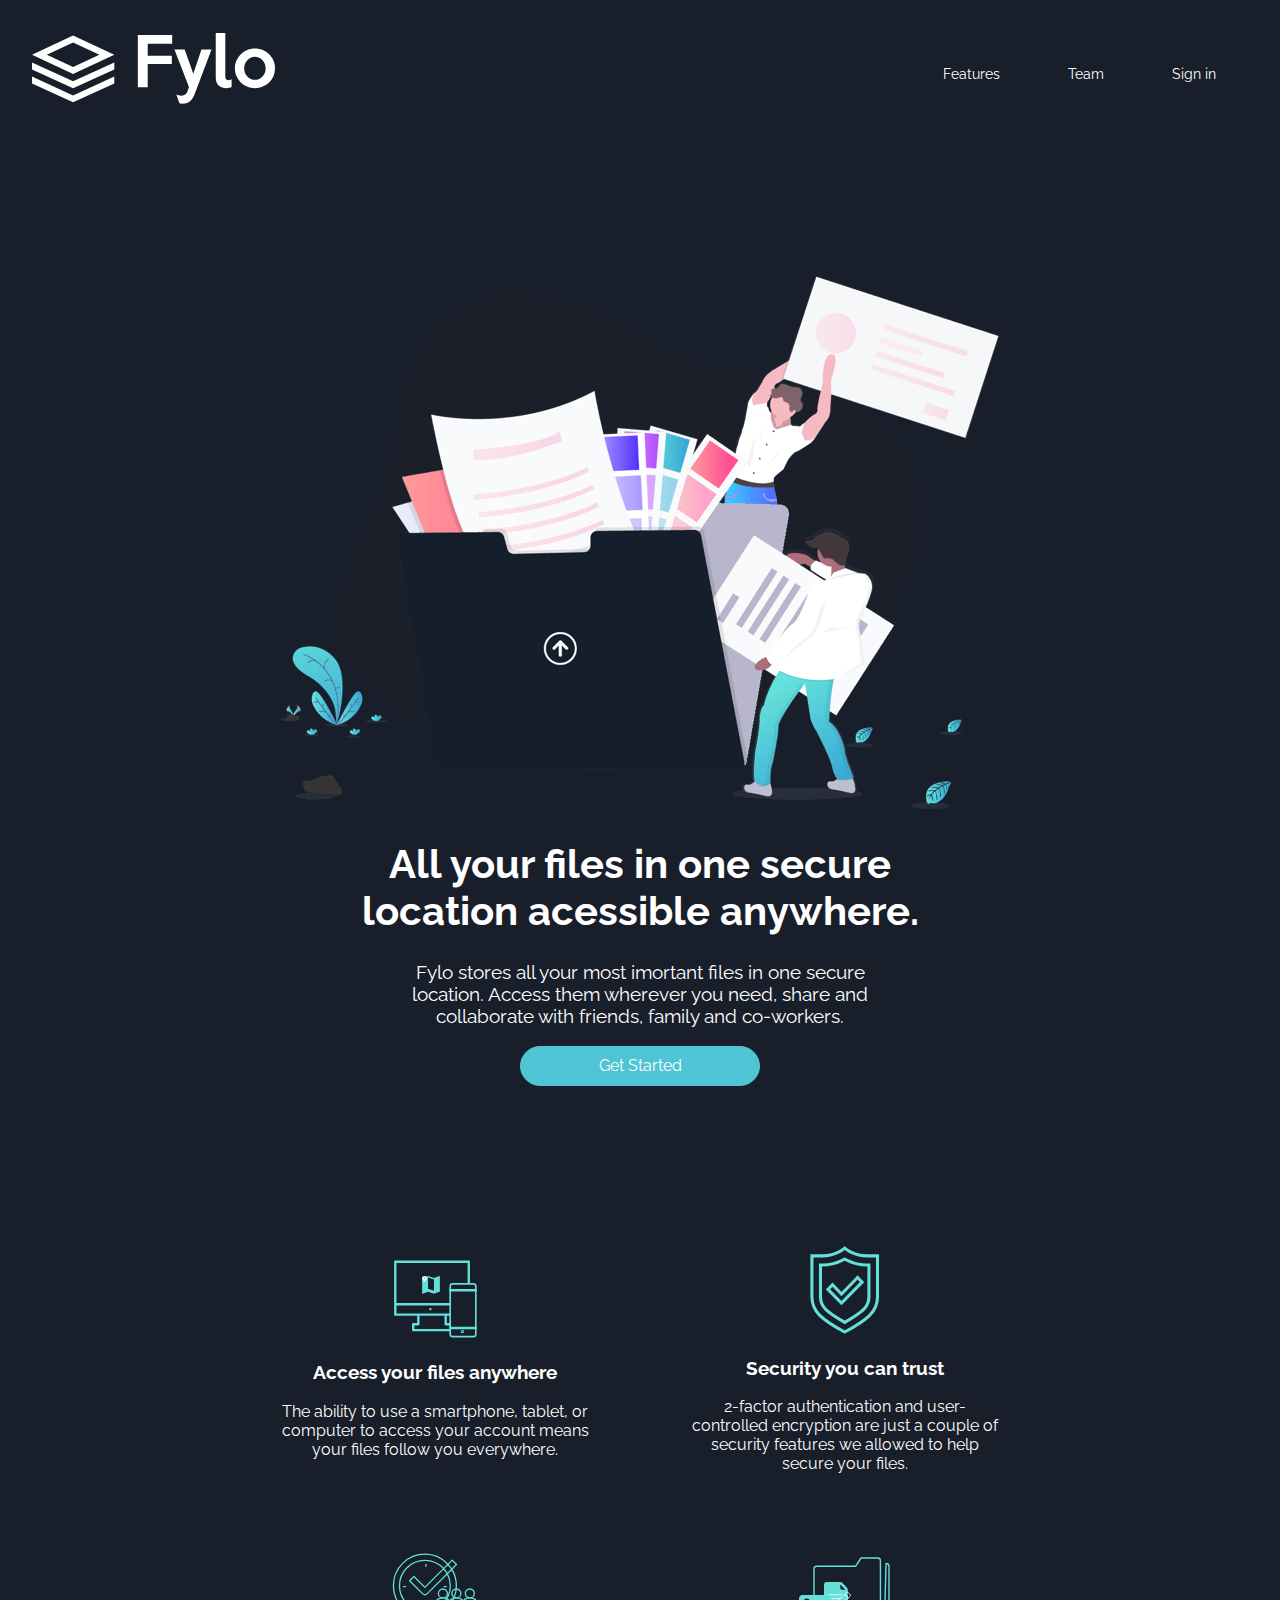
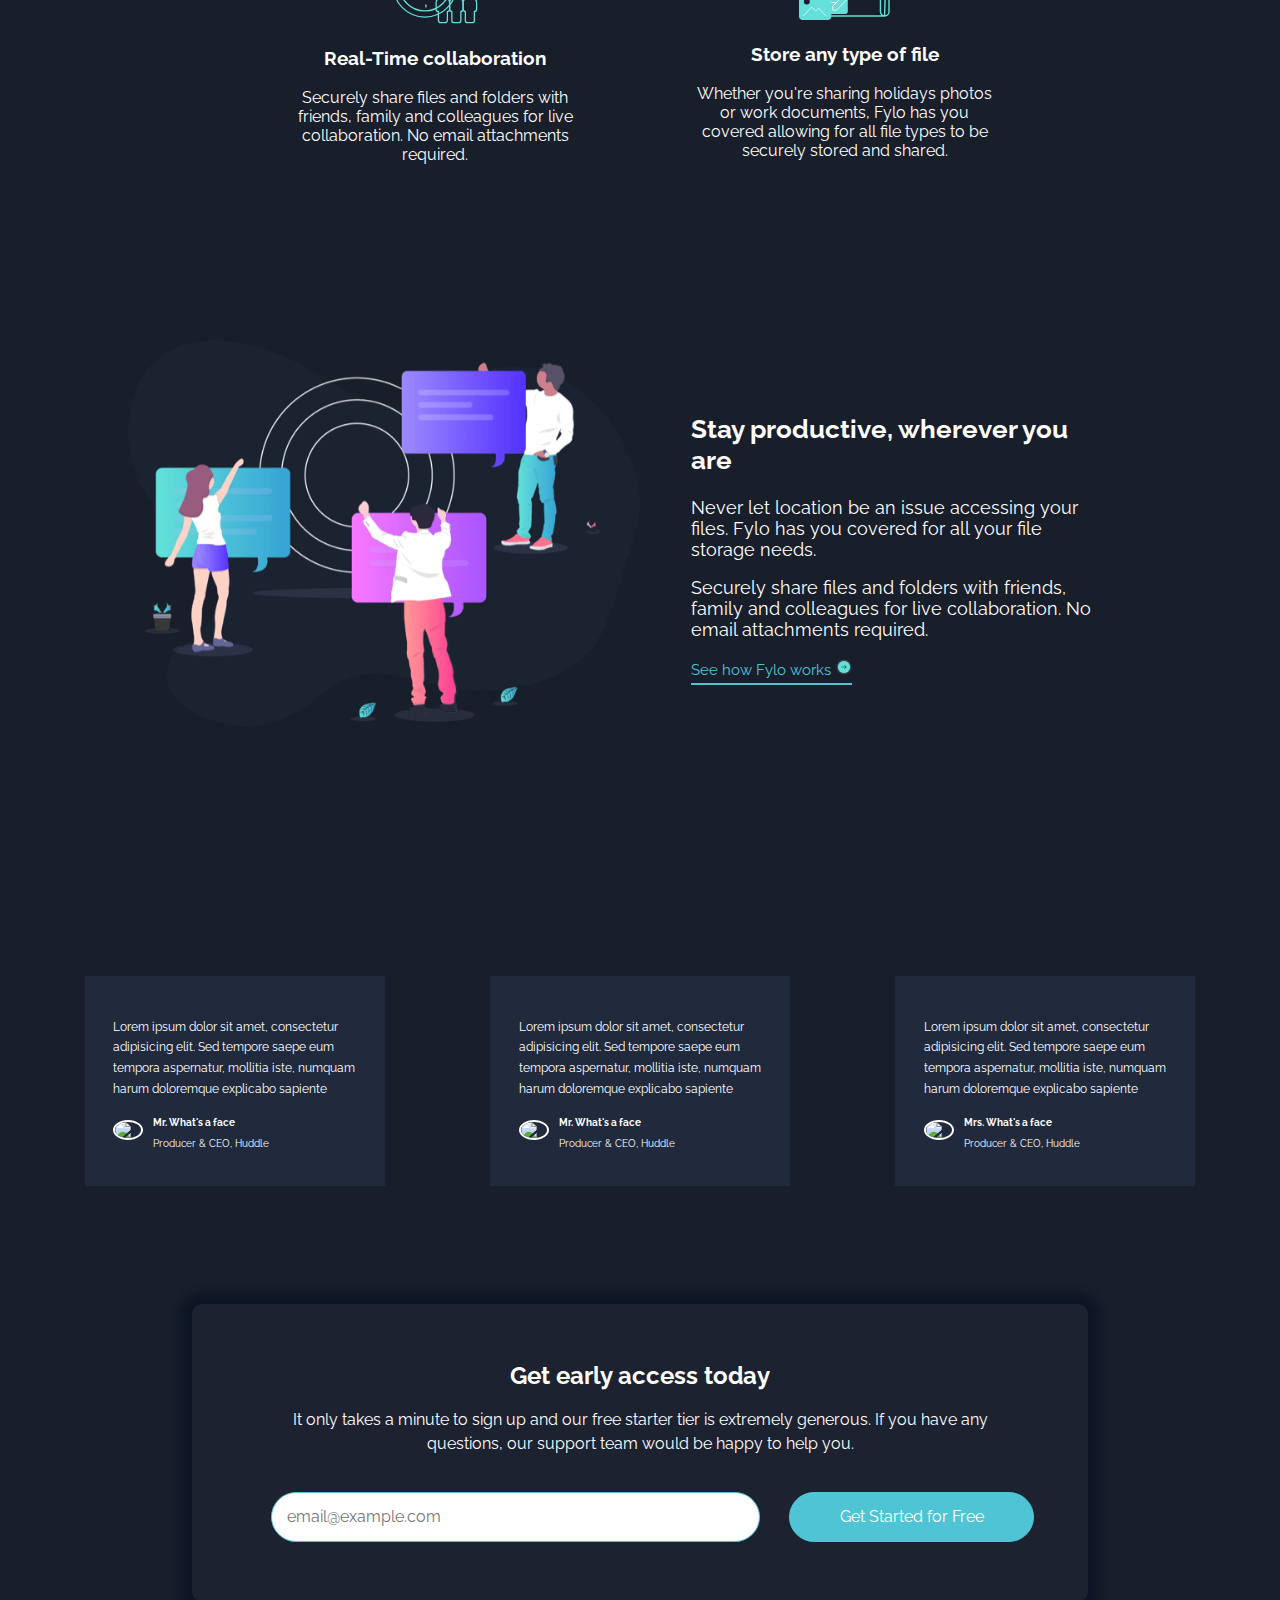
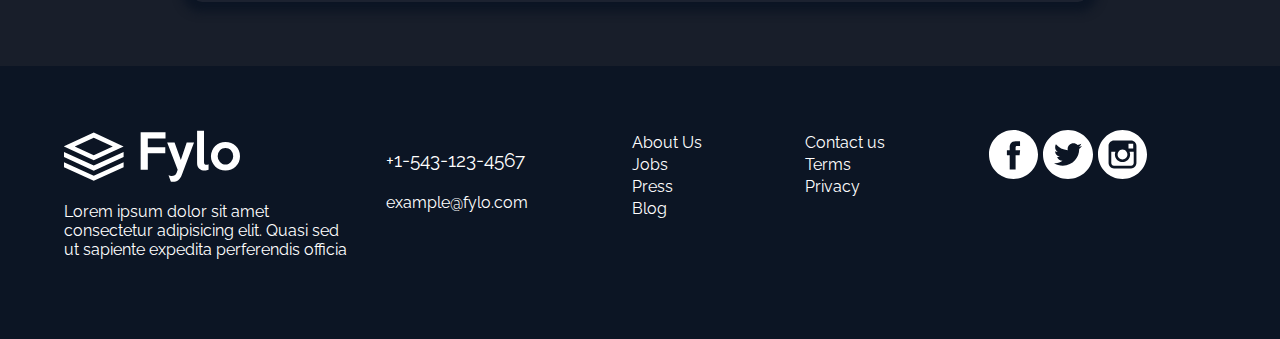
==== commit 793a64cf: "fixed most responsive" ====
--- a/index.html
+++ b/index.html
@@ -13,12 +13,11 @@
 <body>
     <div class="wrapping">
         <header class="main-header">
-            <!-- <img class="logo" src="images/logo.svg" alt="Fylo Logo"> -->
-            <h1>Fylo</h1>
+            <img class="logo" src="images/logo.svg" alt="Fylo Logo">
             <nav class="nav-header">
-                <li><a href="#">Features</a></li>
-                <li><a href="#">Team</a></li>
-                <li><a href="#">Sign in</a></li>
+                <li><a href="#" class="style">Features </a></li>
+                <li><a href="#" class="style">Team</a></li>
+                <li><a href="#" class="style">Sign in</a></li>
             </nav>
         </header>
         <main>
@@ -55,9 +54,7 @@
                 </section>
 
                 <section class="productive">
-                    
-                        <img class="logo-productive" src="images/illustration-stay-productive.png">
-                    
+                    <img class="logo-productive" src="images/illustration-stay-productive.png">
                     <div class="text-productive">
                         <h2>Stay productive, wherever you are</h2>
                         <p>Never let location be an issue accessing your files. Fylo has you covered for all your file storage needs.</p>
@@ -67,7 +64,7 @@
                 </section>
 
                 <section class="testimonials">
-                    <img class="bg-quote" src="images/bg-quotes.png">
+                    
                     <article class="testimonial">
                         <p class="text-testimonial">Lorem ipsum dolor sit amet, consectetur adipisicing elit. Sed tempore saepe eum tempora aspernatur, mollitia iste, numquam harum doloremque explicabo sapiente </p>
                         <img class="face" src="images/Profile-1.jpg">
@@ -108,7 +105,7 @@
         <footer>
             <div class="main-footer">
                 <div class="contact">
-                    <!-- <img class="footer-logo" src="images/logo.svg" alt="Fylo logo"> -->
+                    <img class="footer-logo" src="images/logo.svg" alt="Fylo logo">
                     <!-- <img src="images/icon-location.svg" alt="location"> -->
                     <p>Lorem ipsum dolor sit amet consectetur adipisicing elit. Quasi sed ut sapiente expedita perferendis officia</p>
                 </div>
@@ -116,29 +113,23 @@
                     <!-- <img src="images/icon-phone.svg" alt="phone"> -->
                     <p class="phone">+1-543-123-4567</p>
                     <!-- <img src="images/icon-email.svg" alt="email-adress"> -->
-                    <p><a href="mailto:example@fylo.com">example@fylo.com</a></p>
+                    <p><a class="adress" href="mailto:example@fylo.com">example@fylo.com</a></p>
                 </div>
                 <div class="nav-option">
-                    <ul>
-                        <li><a href="#">About Us</a></li>
-                        <li><a href="#">Jobs</a></li>
-                        <li><a href="#">Press</a></li>
-                        <li><a>Blog</a></li>
-                    </ul>
+                        <li><a href="#" class="style">About Us</a></li>
+                        <li><a href="#" class="style">Jobs</a></li>
+                        <li><a href="#" class="style">Press</a></li>
+                        <li><a href="#" class="style">Blog</a></li>
                 </div>
                 <div class="nav-option"> 
-                    <ul>
-                        <li><a href="#">Contact us</a></li>
-                        <li><a href="#">Terms</a></li>
-                        <li><a href="#">Privacy</a></li>
-                    </ul>
+                        <li><a href="#" class="style">Contact us</a></li>
+                        <li><a href="#" class="style">Terms</a></li>
+                        <li><a href="#" class="style">Privacy</a></li>
                 </div>
                 <div class="social">
-                    <ul>
-                        <li><a href="http://www.facebook.com" target="_blank">FB</a></li>
-                        <li><a href="http://www.twitter.com" target="_blank">TW</a></li>
-                        <li><a href="http://www.instagram.com" target="_blank">IG</a></li>
-                    </ul>
+                    <a href="http://www.facebook.com" target="_blank"><img src="images/facebook.svg" class="style"></a>
+                    <a href="http://www.twitter.com" target="_blank"><img src="images/twitter.svg" class="style"></a>
+                    <a href="http://www.instagram.com" target="_blank"><img src="images/instagram.svg" class="style"></a>
                 </div>
             </div>
         </footer>
--- a/index.css
+++ b/index.css
@@ -21,7 +21,6 @@
     color: #fff;
     text-decoration: none;
     font-size: 0.85em;
-    list-style-type: none;
 }
 
 .button a{
@@ -78,25 +77,29 @@
     line-height: .6em;
 }
 
-.bg-quote{
-    position: absolute;
-    width: 50px;
-    left: 5%;
-    margin-top: 20px;
-    z-index: -1;
-}
-
 .email{
     background-color: white;
-    width: 55%;
+    width: 60%;
     height: 50px;
     margin: 20px 25px;
     padding-left: 15px;
 }
 
 .early-access button{
-    width: 20%;
+    width: 30%;
     height: 50px;
+}
+
+footer{
+    width: 100%;
+    background-color: #0c1524;
+    margin-top: 5%;
+}
+.social{
+    filter: invert(1);
+}
+.style:hover{
+    filter: invert(0.4) sepia(1) saturate(4) hue-rotate(151.2deg) brightness(1.09);
 }
 
 /* =========================================
@@ -110,15 +113,10 @@
     justify-content: space-between;
     padding: 2em;
 }
-.main-header h1{
-    flex-grow: 1;
-    margin: 0;
-    
-}
-
-.nav-header{
-}
-
+.logo{
+    width: 20%;
+    height: 20%;
+}
 .nav-header li{
     display: inline-block;
     padding: 2em;
@@ -181,7 +179,6 @@
     display: flex;
     flex-wrap: wrap;
     justify-content: space-evenly;
-    display: relative;
     padding: 0 3em;
     margin: 3em 0;
 }
@@ -193,35 +190,230 @@
     width: 60%;
     background-color: #1c2230;
     border-radius: 10px;
+    box-shadow: 0 0 10px 10px #0c1524;
     margin: 0 auto;
-    padding: 4em;
+    padding: 2.5em;
     text-align: center;
     line-height: 1.5em;
 }
 
 .early-access p{
     padding: 0 3em;
+}
+
+.footer-content{
+    position: relative;
 }
 .main-footer{
     display: flex;
     flex-wrap: wrap;
     justify-content: space-between;
     list-style-type: none;
-}
+    padding: 5%;
+}
+
 .contact{
     flex-grow: 2;
     width: 200px;
-    border: 2px solid white;
 }
 
 .line,
 .nav-option,
 .social{
     flex-grow: 1;
-    margin: 0 35px;
-    padding: 0 10px;
-    border: 2px solid white;
-}
-
-
-/* -------- Media Queries --------*/+    margin: 0 25px;
+    padding-left: 10px;
+    font-size: 1.2em;
+}
+
+
+/* -------- Media Queries --------*/
+@media (min-width: 1024px){
+
+    .testimonials {
+        padding: 2em;
+    }
+    .testimonial{
+        font-size: 1.2em;
+    }
+
+    .bg-quote{
+        width: 40px;
+        left: 4%;
+        margin-top: 10px;
+        z-index: -1;
+    }
+
+    .early-access{
+        width: 70%;
+    }
+}
+
+@media (min-width: 768px) and (max-width: 1023px){
+    .logo-illustration{
+        width: 80%;
+    }
+
+    .productive{
+        flex-direction: column;
+        justify-content: center;
+        align-items: center;
+        margin: 3em 0;
+        padding: 0;
+    }
+
+    .logo-productive{
+        height: 50%;
+        width: 50% ;
+    }
+    .text-productive{
+        width: 70%;
+        margin: 3em;
+        font-size: 1.1em;
+    }
+
+    .testimonials{
+        margin: 20px;
+    }
+    .early-access{
+        width: 70%;
+        font-size: 1em;
+    }
+
+    .early-access p{
+        font-size: .8em;
+    }
+
+    .email{
+        width: 80%;
+        margin: 20px 25px;
+    }
+    
+    .early-access button{
+        width: 70%;
+        height: 50px;
+    }
+
+    .contact{
+        flex-grow: 2;
+        width: 100px;
+        font-size: .8em;
+    }
+
+    .footer-logo{
+        width: 50%;
+    }
+    
+    .line,
+    .nav-option,
+    .social{
+        flex-grow: 1;
+        margin: 0 15px;
+        padding-left: 5px;
+        font-size: 1em;
+    }
+}
+
+@media (max-width: 767px){
+    .main-header{
+        padding: 1em;;
+    }
+    .nav-header li{
+        display: inline-block;
+        padding: 1em;
+    }
+
+    .logo-illustration{
+        width: 80%;
+    }
+    .illustration h1{
+        font-size: 1.8em;
+        margin: 0;
+        padding: 2.5% 10%;
+    }
+    .illustration p{
+        font-size: 1em;
+        margin: 0;
+        padding: 2.5%;
+    }
+
+    .illustration button{
+        margin-top: 2%;
+    }
+    .item{
+        width: 80%;
+        padding: 2em 1.5em;
+        text-align: center;
+    }
+    .productive{
+        margin: 0;
+        padding: 0;
+    }
+    .logo-productive{
+        width: 60%;
+        align-self: center;
+    }
+
+    .productive p{
+        align-self: center;
+        font-size: 1em;
+        margin: 0;
+        padding: 0%;
+    }
+
+    .early-access{
+        width: 85%;
+    }
+    .early-access p{
+        font-size: .8em;
+    }
+    .email{
+        width: 90%;
+        margin: 20px;
+    }
+    
+    .early-access button{
+        width: 90%;
+        height: 50px;
+    }
+
+    .main-footer{
+        flex-direction: column;
+        margin-top: 10%;
+        padding: 10% 0;
+        width: 100%;
+    }
+
+    .line,
+    .contact{
+        align-self: center;
+        flex-grow: 0;
+        width: 80%;
+    }
+    
+    .nav-option{
+        width: 80%;
+        align-self: left;
+        flex-grow: 0;
+        padding: 2.5% 0;
+        font-size: 1.2em;
+    }
+
+    .social{
+        align-self: center;
+        padding-top: 5%;
+        margin: 0;
+    }
+    
+
+
+
+}
+
+
+/* =======================================
+    Images Credits
+========================================== */
+/*
+Icon made by [Bogdan Rosu] from www.flaticon.com 
+*/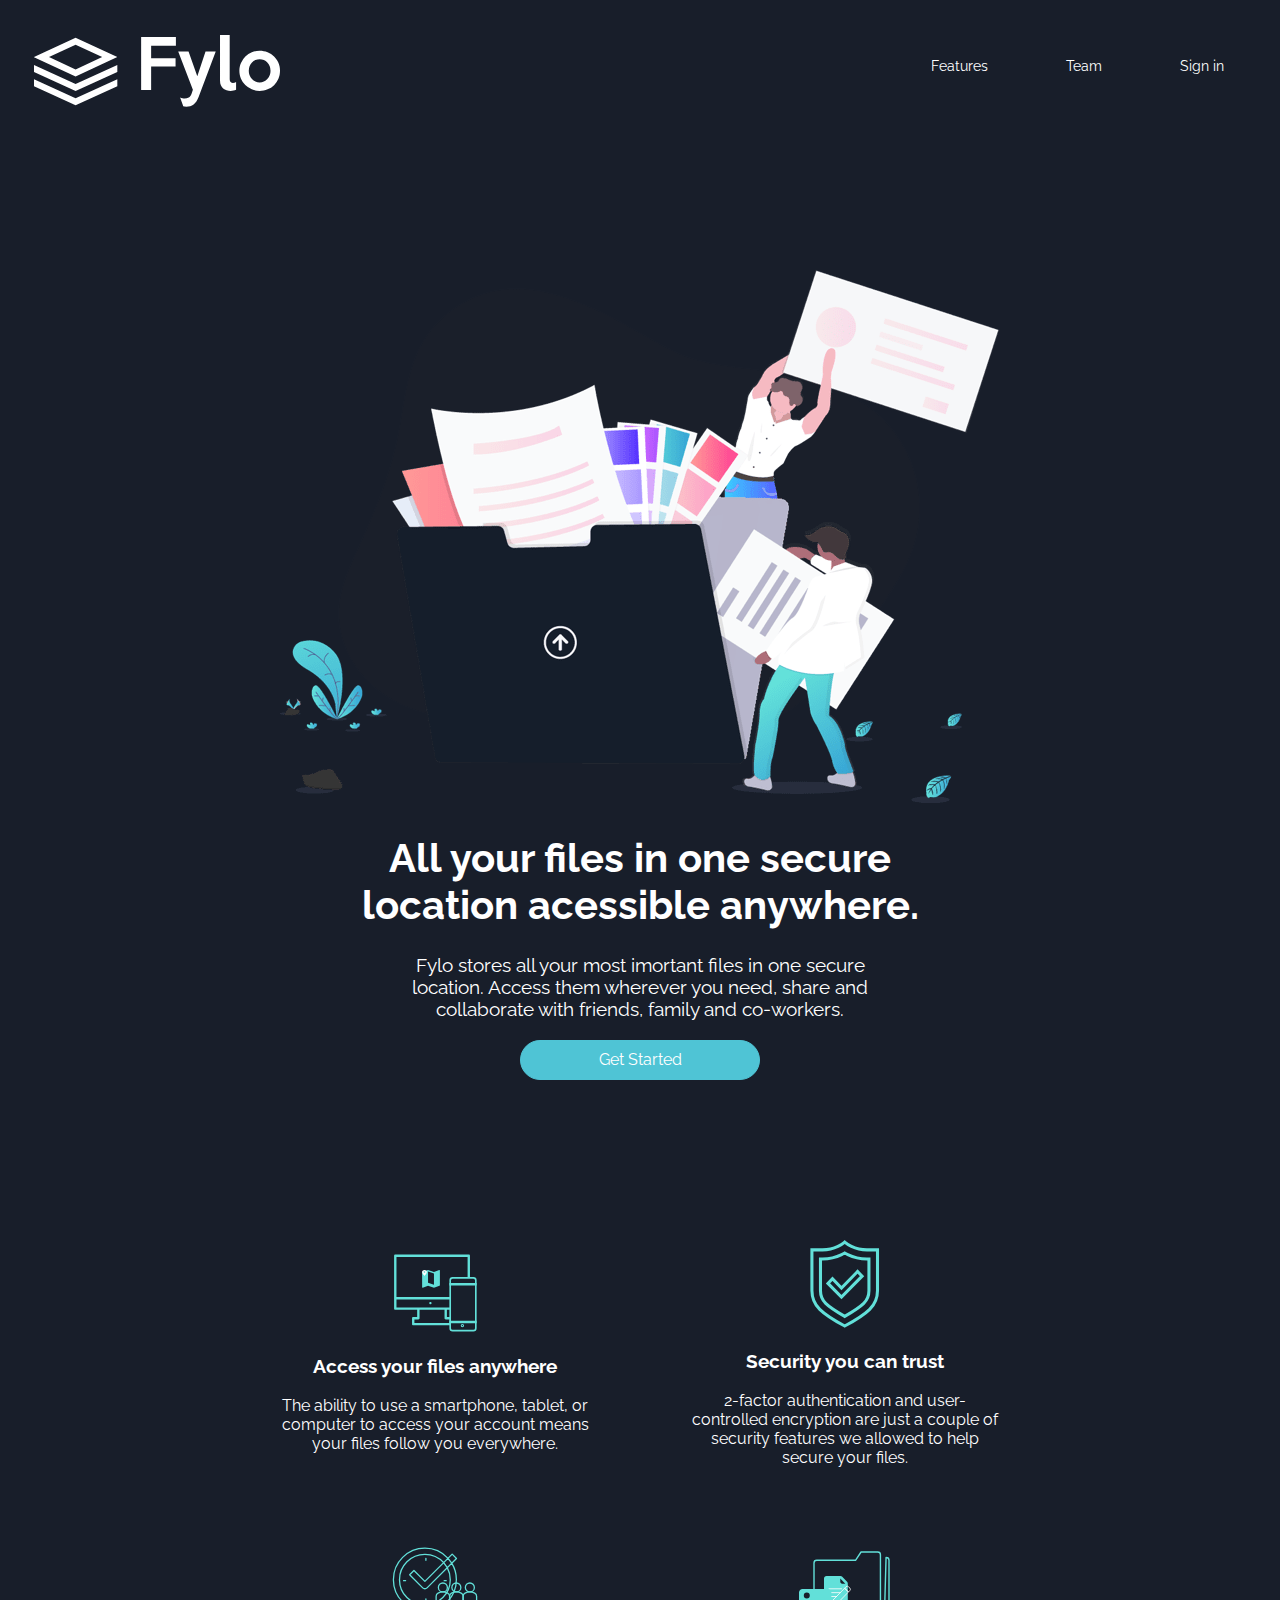
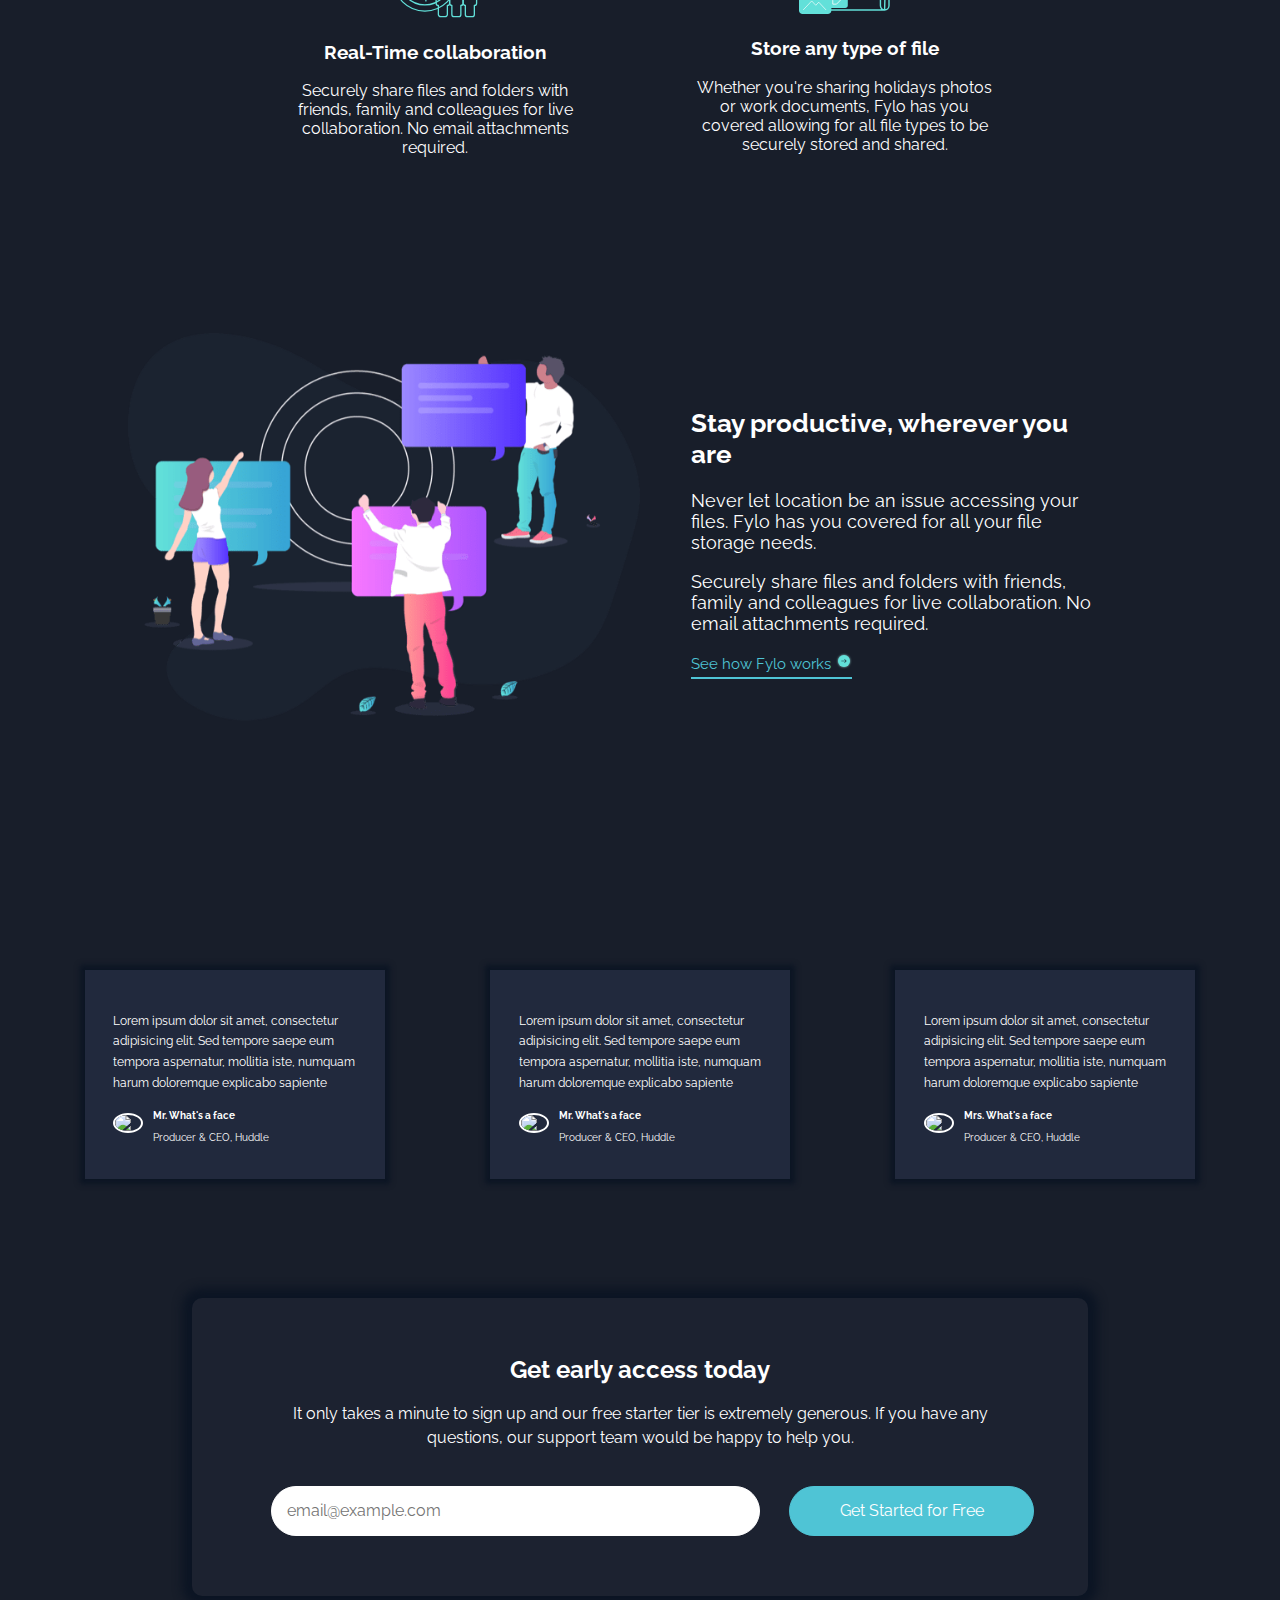
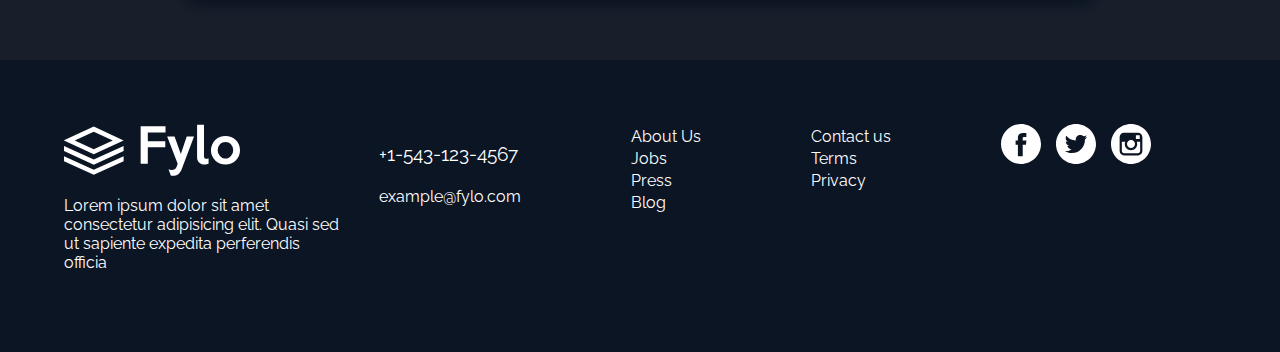
==== commit 55613676: "totally responsive" ====
--- a/index.html
+++ b/index.html
@@ -127,9 +127,9 @@
                         <li><a href="#" class="style">Privacy</a></li>
                 </div>
                 <div class="social">
-                    <a href="http://www.facebook.com" target="_blank"><img src="images/facebook.svg" class="style"></a>
-                    <a href="http://www.twitter.com" target="_blank"><img src="images/twitter.svg" class="style"></a>
-                    <a href="http://www.instagram.com" target="_blank"><img src="images/instagram.svg" class="style"></a>
+                    <a href="http://www.facebook.com" target="_blank"><img src="images/fb.svg" class="style"></a>
+                    <a href="http://www.twitter.com" target="_blank"><img src="images/tw.svg" class="style"></a>
+                    <a href="http://www.instagram.com" target="_blank"><img src="images/ig.svg" class="style"></a>
                 </div>
             </div>
         </footer>
--- a/index.css
+++ b/index.css
@@ -26,6 +26,25 @@
 .button a{
     text-decoration: none;
     color: white;
+}
+
+.illustration{
+    text-align: center;
+    padding: 10%;
+}
+
+.illustration h1{
+    padding: 0 20%;
+    font-size: 2.5em;
+}
+
+.illustration p{
+    padding: 0 25%;
+    font-size: 1.2em;
+}
+
+.illustrtion button{
+    font-size: 1.2em;
 }
 
 .button {
@@ -53,6 +72,7 @@
 .testimonial{
     width: 300px;
     background-color: #21293d;
+    box-shadow: 0 0 5px 5px #0c1524;
     margin: 2em auto;
     padding: 1.5em;
 }
@@ -78,7 +98,8 @@
 }
 
 .email{
-    background-color: white;
+    background-color: #fff;
+    border: 1px solid #fff;
     width: 60%;
     height: 50px;
     margin: 20px 25px;
@@ -95,11 +116,14 @@
     background-color: #0c1524;
     margin-top: 5%;
 }
-.social{
-    filter: invert(1);
-}
+.style{
+    width: 40px;
+    margin-left: 10px;
+}
+
 .style:hover{
-    filter: invert(0.4) sepia(1) saturate(4) hue-rotate(151.2deg) brightness(1.09);
+    filter: invert(0.4) sepia(1) saturate(4) hue-rotate(151.5deg) brightness(1.4);
+    text-shadow: 0 0 5px 5px #4fc4d5;
 }
 
 /* =========================================
@@ -111,11 +135,12 @@
     display: flex;
     flex-direction: row;
     justify-content: space-between;
-    padding: 2em;
+    padding: 1.5em;
 }
 .logo{
     width: 20%;
     height: 20%;
+    margin: 10px;
 }
 .nav-header li{
     display: inline-block;
@@ -124,24 +149,6 @@
 
 /* ------ Flexbox Properties ------ */
 
-.illustration{
-    text-align: center;
-    padding: 10%;
-}
-
-.illustration h1{
-    padding: 0 20%;
-    font-size: 2.5em;
-}
-
-.illustration p{
-    padding: 0 25%;
-    font-size: 1.2em;
-}
-
-.illustrtion button{
-    font-size: 1.2em;
-}
 .objective{
     display: flex;
     flex-direction: row;
@@ -254,22 +261,14 @@
         width: 80%;
     }
 
+    .logo-productive,
+    .text-productive{
+        width: 90%;
+    }
     .productive{
-        flex-direction: column;
-        justify-content: center;
-        align-items: center;
-        margin: 3em 0;
-        padding: 0;
-    }
-
-    .logo-productive{
-        height: 50%;
-        width: 50% ;
-    }
-    .text-productive{
-        width: 70%;
-        margin: 3em;
-        font-size: 1.1em;
+        display: block;
+        margin: 0 5%;
+        width: 100%;
     }
 
     .testimonials{
@@ -316,49 +315,49 @@
 
 @media (max-width: 767px){
     .main-header{
-        padding: 1em;;
+        padding: .5em;;
     }
     .nav-header li{
         display: inline-block;
-        padding: 1em;
+        padding: .8em;
     }
 
     .logo-illustration{
         width: 80%;
     }
+
+    .illustration p,
     .illustration h1{
-        font-size: 1.8em;
-        margin: 0;
-        padding: 2.5% 10%;
-    }
+        padding: 10px;
+    }
+
     .illustration p{
         font-size: 1em;
-        margin: 0;
-        padding: 2.5%;
+    }
+
+    .illustration h1{
+        font-size: 1.4em;
     }
 
     .illustration button{
         margin-top: 2%;
     }
+
     .item{
         width: 80%;
         padding: 2em 1.5em;
         text-align: center;
     }
     .productive{
-        margin: 0;
         padding: 0;
     }
-    .logo-productive{
-        width: 60%;
-        align-self: center;
-    }
-
-    .productive p{
-        align-self: center;
-        font-size: 1em;
-        margin: 0;
-        padding: 0%;
+
+    .logo-productive,
+    .text-productive{
+        width: 90%;
+        margin: 5% 0;
+        padding-left: 20px;
+        text-align: center;
     }
 
     .early-access{
@@ -367,9 +366,10 @@
     .early-access p{
         font-size: .8em;
     }
+
     .email{
         width: 90%;
-        margin: 20px;
+        margin: 10px;
     }
     
     .early-access button{
@@ -405,8 +405,6 @@
         margin: 0;
     }
     
-
-
 
 }
 
